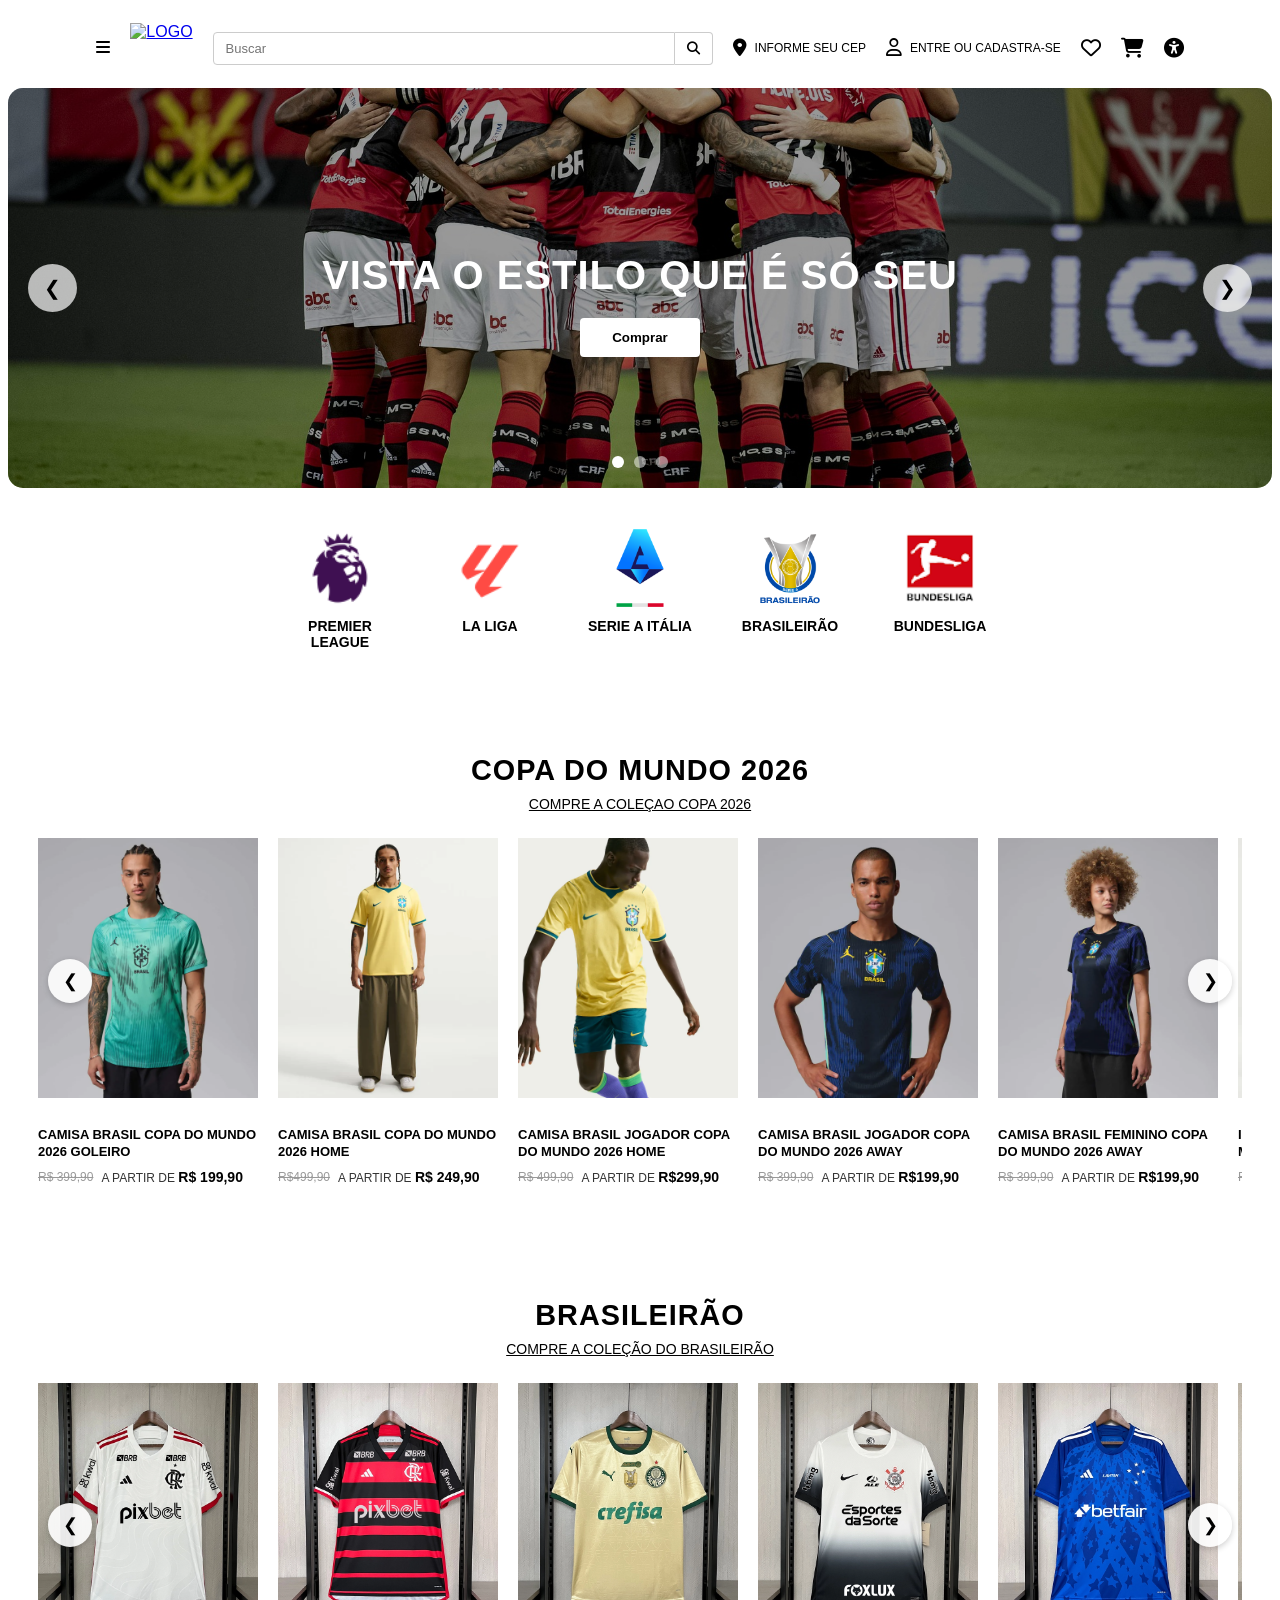
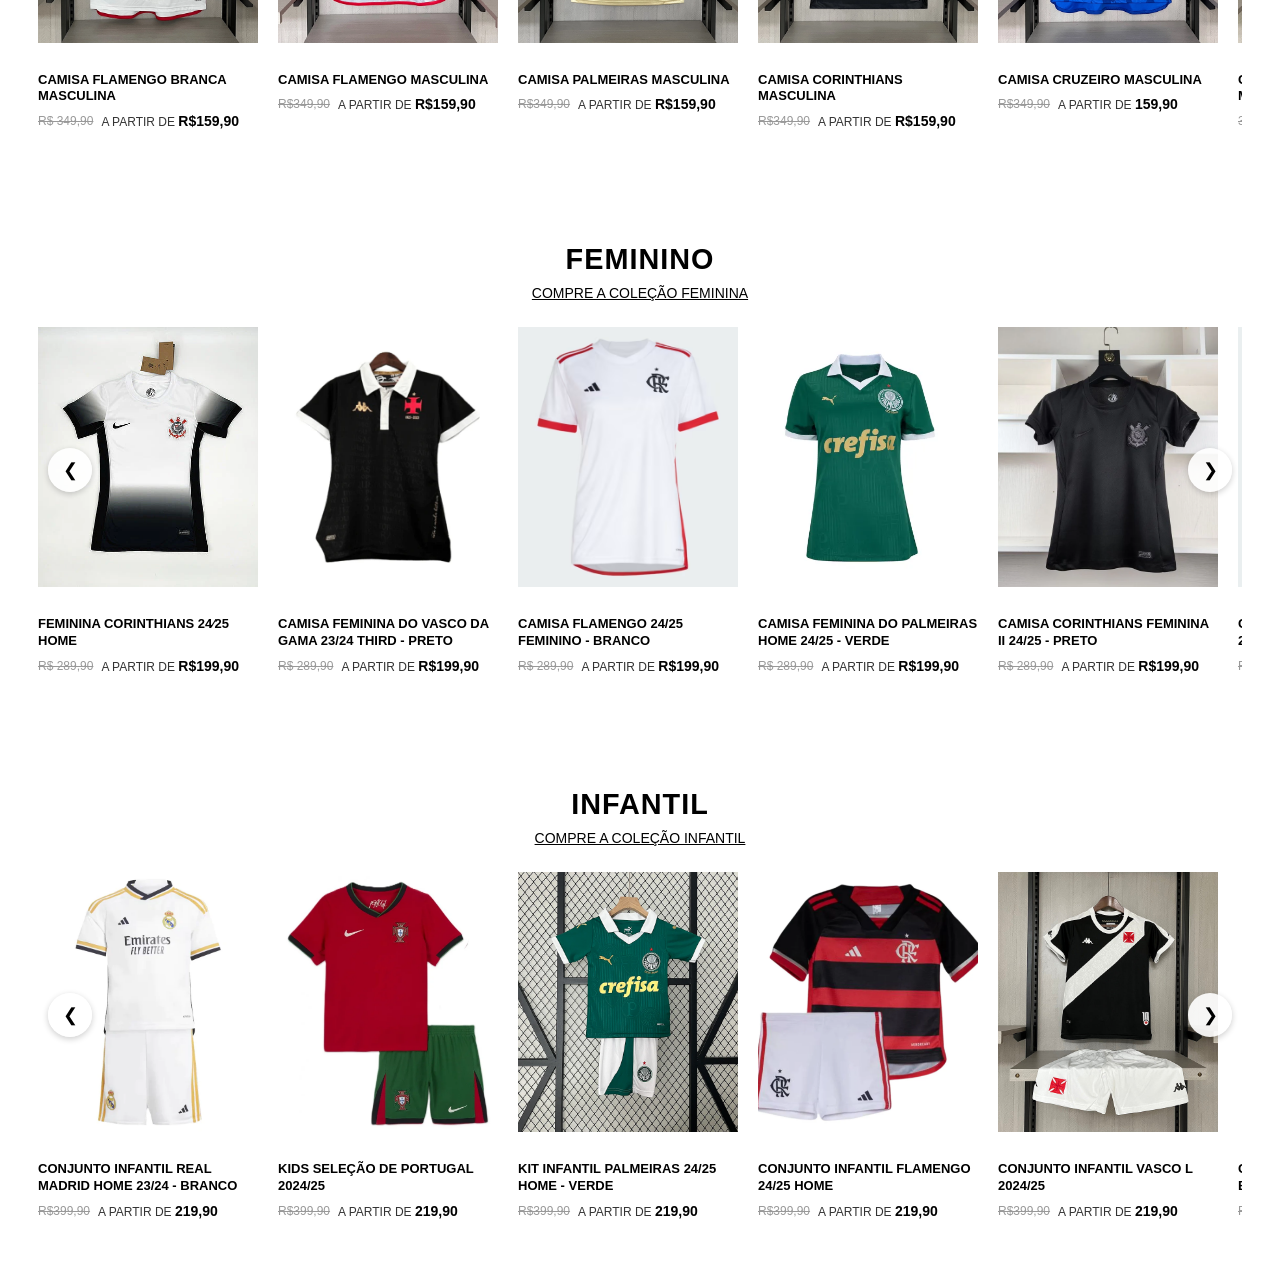
==== index.html @ 295395dc "ajustei responsividade mobile" ====
<!DOCTYPE html>
<html lang="pt-br">
<head>
    <meta charset="UTF-8">
    <meta name="viewport" content="width=device-width, initial-scale=1.0">
    <title>J8Outlet</title>
    <link rel="icon" href="fotos/android-chrome-512x512.png" type="image/png">
    <link rel="preconnect" href="https://fonts.googleapis.com">
    <link rel="preconnect" href="https://fonts.gstatic.com" crossorigin">
    <link hrel="https://fonts.googleapis.com/css2?family=Bebas+Neue&family=Inter:wght@400;500;600;700&display=swap" rel="stylesheet">
    <link rel="stylesheet" href="style.css">
    <link rel="stylesheet" href="https://cdnjs.cloudflare.com/ajax/libs/font-awesome/6.5.1/css/all.min.css">
</head>
<body>
    <header class="cabecalho">
        <div class="menu">
            <i class="fa-solid fa-bars" style="color: rgb(0, 0, 0);"></i>
        </div>

        <div class="logo">
            <a href="index.html">
                <img src="https://cdn.offstoreimages.me/compressed/a9ca6ca704ed7659ea2e482198a7759c.webp" alt="Logo">
            </a>
        </div>

        <div class="busca">
            <input type="text" name="q" placeholder="Buscar">
             <button type="submit"> 
                <i class="fa-solid fa-magnifying-glass" style="color: rgb(0, 0, 0);"></i>
            </button>
        </div>

        <div class="cep">
            <i class="fa-solid fa-location-dot" style="color: rgb(0, 0, 0);"></i>
            <span>Informe seu CEP</span>
        </div>

        <div class="conta">
            <i class="fa-regular fa-user" style="color: rgb(0, 0, 0);"></i>
            <span>
                Entre ou cadastra-se
            </span>
        </div>

        <div class="icones">
            <i class="fa-regular fa-heart" style="color: rgb(0, 0, 0);">    
            </i>
        
            <i class="fa-solid fa-cart-shopping" style="color: rgb(0, 0, 0);"></i>

            <i class="fa-solid fa-universal-access" style="color: rgb(0, 0, 0);"></i>
        </div>
    </header>

        <section class="banner">
            <div class="slide active">
                <img class="banner-img" src="fotos/banner-2.jpg" alt="Vista o estilo que é só seu">
                <div class="banner-overlay">
                    <h1>VISTA O ESTILO QUE É SÓ SEU</h1>
                    <button class="btn-comprar">Comprar</button>
                </div>
            </div>
             
            <div class="slide">
                <img class="banner-img" src="fotos/banner-selecaobr.webp" alt="Seleção Brasileira">
                <div class="banner-overlay">
                    <h1>SELEÇÃO BRASILEIRA</h1>
                    <p>PAIXÃO QUE UNE GERAÇÕES</p>
                    <button class="btn-comprar">Comprar</button>
                </div>
            </div>

            <div class="slide">
                <img class="banner-img" src="fotos/banner-selecoes.webp" alt="Seleções - Copa do Mundo">
                <div class="banner-overlay">
                    <h1>CAMISAS SELEÇÕES</h1>
                    <p>OFERTAS IMPERDIVEÍS</p>
                    <button class="btn-comprar">Comprar</button>
                </div>
            </div>

            <button class="slide-seta anterior" onclick="mudarSlide(-1)">&#10094;</button>
            <button class="slide-seta proxima" onclick="mudarSlide (1)">&#10095;</button>

            <div class="slide-bolinhas">
                <span class="bolinha ativa" onclick="irParaSlide(0)"></span>
                <span class="bolinha" onclick="irParaSlide(1)"></span>
                <span class="bolinha" onclick="irParaSlide(2)"></span>
            </div>
        </section>

        <section class="categorias">
            <div class="categorias-grid">
                <a href="#" class="categoria-item">
                <img src="fotos/premier-png.png" alt="Premier League">
                <span>Premier League </span>
                </a>

                <a href="#" class="categoria-item">
                    <img src="fotos/laliga-png.png" alt="La Liga">
                    <span>La Liga</span>
                </a>

                <a href="#" class="categoria-item">
                    <img src="fotos/italia-png.png" alt="Serie A Italia">
                    <span>Serie A Itália</span>
                </a>

                <a href="#" class="categoria-item">
                    <img src="fotos/brasileirao-png.png" alt="Brasileirão">
                    <span>Brasileirão</span>
                </a>

                <a href="#" class="categoria-item">
                    <img src="fotos/bundesliga-png.png" alt="Bundesliga">
                    <span>Bundesliga</span>
                </a>
            </div>
        </section>

        <section class="vitrine">
            <div class="vitrine-header">
                <h2 class="vitrine-titulo">COPA DO MUNDO 2026</h2>
                <a href="#" class="vitrine-link"> Compre a coleçao Copa 2026</a>
            </div>

            <div class="vitrine-carrossel-container">
                <button class="carrossel-seta anterior" onclick="deslizar('vitrineCarrossel', -1)">&#10094;</button>

                <div class="vitrine-carrossel" id="vitrineCarrossel">

                    <div class="produto-card">
                        <img src="fotos/blusa_seleçao1.webp" alt="Camisa Brasil Copa do Mundo 2026 Goleiro">
                        <h3 class="produto-nome">Camisa Brasil Copa do Mundo 2026 Goleiro</h3>
                        <div class="produto-preco">
                            <span class="preco-de">R$ 399,90</span>
                            <span class="preco-info">A PARTIR DE <span class="preco-por">R$ 199,90</span></span>
                        </div>
                    </div>

                    <div class="produto-card">
                        <img src="fotos/blusa_selecao2.webp" alt="Camisa Brasil Copa do Mundo 2026 Home">
                        <h3 class="produto-nome">Camisa Brasil Copa do Mundo 2026 Home</h3>
                        <div class="produto-preco">
                            <span class="preco-de">R$499,90</span>
                            <span class="preco-info">A PARTIR DE <span class="preco-por">R$ 249,90</span></span>
                        </div>
                    </div>

                    <div class="produto-card">
                        <img src="fotos/camisa_selecao3.webp" alt="Camisa Brasil Jogador Copa do Mundo 2026 Home">
                        <h3 class="produto-nome">Camisa Brasil Jogador Copa do Mundo 2026 Home</h3>
                        <div class="produto-preco">
                            <span class="preco-de">R$ 499,90</span>
                            <span class="preco-info">A PARTIR DE <span class="preco-por">R$299,90</span></span>
                        </div>
                    </div>

                    <div class="produto-card">
                        <img src="fotos/camisa_selecao4.webp" alt="Camisa Brasil Jogador Copa do Mundo 2026 Away">
                        <h3 class="produto-nome">Camisa Brasil Jogador Copa do Mundo 2026 Away</h3>
                        <div class="produto-preco">
                            <span class="preco-de">R$ 399,90</span>
                            <span class="preco-info">A PARTIR DE <span class="preco-por">R$199,90</span></span>
                        </div>
                    </div>

                    <div class="produto-card">
                        <img src="fotos/camisa_selecao5.webp" alt="Camisa Brasil Feminino Copa do Mundo 2026 Away">
                        <h3 class="produto-nome">Camisa Brasil Feminino Copa do Mundo 2026 Away</h3>
                        <div class="produto-preco">
                            <span class="preco-de">R$ 399,90</span>
                            <span class="preco-info">A PARTIR DE <span class="preco-por">R$199,90</span></span>
                        </div>
                    </div>

                    <div class="produto-card">
                        <img src="fotos/blusa_infantil1.webp" alt="Infantil Brasil Copa do Mundo 2026 Home">
                        <h3 class="produto-nome">Infantil Brasil Copa do Mundo 2026 Home</h3>
                        <div class="produto-preco">
                            <span class="preco-de">R$ 399,90</span>
                            <span class="preco-info">A PARTIR DE <span class="preco-por">R$199,90</span></span>
                        </div>
                    </div>

                    <div class="produto-card">
                        <img src="fotos/camisa_infantil2.webp" alt="Infantil Brasil Copa do Mundo 2026 Goleiro">
                        <h3 class="produto-nome">Infantil Brasil Copa do Mundo 2026 Goleiro</h3>
                        <div class="produto-preco">
                            <span class="preco-de">R$ 399,90</span>
                            <span class="preco-info">A PARTIR DE <span class="preco-por">R$199,90</span></span>
                        </div>
                    </div>

                </div>

                <button class="carrossel-seta proxima" onclick="deslizar('vitrineCarrossel', 1)">&#10095;</button>

            </div>
        </section>

        <section class="vitrine">
            <div class="vitrine-header">
                <h2 class="vitrine-titulo">
                    BRASILEIRÃO
                </h2>
                <a href="#" class="vitrine-link">Compre a coleção do Brasileirão</a>
            </div>

            <div class="vitrine-carrossel-container">
                <button class="carrossel-seta anterior" onclick="deslizar('carrosselTimes', -1)">&#10094;</button>

                <div class="vitrine-carrossel" id="carrosselTimes">

                    <div class="produto-card">
                        <img src="fotos/flabarnca-masc.webp" alt="CAMISA FLAMENGO BRANCA MASCULINA">
                        <h3 class="produto-nome">CAMISA FLAMENGO BRANCA MASCULINA</h3>
                        <div class="produto-preco">
                            <span class="preco-de">R$ 349,90</span>
                            <span class="preco-info">A PARTIR DE 
                                <span class="preco-por">
                                    R$159,90
                            </span>
                        </span>
                        </div>
                    </div>

                    <div class="produto-card">
                        <img src="fotos/flavermelha-masc.webp" alt="CAMISA FLAMENGO MASCULINA">
                        <h3 class="produto-nome">
                            CAMISA FLAMENGO MASCULINA
                        </h3>
                        <div class="produto-preco">
                            <span class="preco-de">
                                R$349,90
                            </span>
                            <span class="preco-info">
                                A PARTIR DE 
                                <span class="preco-por">
                                    R$159,90
                                </span>
                            </span>
                        </div>
                    </div>

                    <div class="produto-card">
                        <img src="fotos/palmeiras-masc.webp" alt="CAMISA PALMEIRAS MASCULINA">
                        <h3 class="produto-nome">
                            CAMISA PALMEIRAS MASCULINA
                        </h3>
                        <div class="produto-preco">
                            <span class="preco-de">R$349,90</span>
                            <span class="preco-info">
                                A PARTIR DE
                                 <span class="preco-por">
                                    R$159,90
                                </span>
                            </span>
                        </div>
                    </div>

                    <div class="produto-card">
                        <img src="fotos/corint-masc.webp" alt="CAMISA CORINTHIANS MASCULINA">
                        <h3 class="produto-nome">CAMISA CORINTHIANS MASCULINA</h3>
                        <div class="produto-preco">
                            <span class="preco-de">R$349,90</span>
                            <span class="preco-info">A PARTIR DE 
                                <span class="preco-por">
                                    R$159,90
                            </span>
                        </span>
                        </div>
                    </div>

                    <div class="produto-card">
                        <img src="fotos/cruzeiro-masc.webp" alt="CAMISA CRUZEIRO MASCULINA">
                        <h3 class="produto-nome">CAMISA CRUZEIRO MASCULINA
                            
                        </h3>
                        <div class="produto-preco">
                            <span class="preco-de">R$349,90</span>
                            <span class="preco-info">
                            A PARTIR DE
                             <span class="preco-por">
                                159,90
                            </span> 
                        </span>
                        </div>
                     </div>

                     <div class="produto-card">
                        <img src="fotos/cam-masc.webp" alt="CAMISA ATLÉTICO MINEIRO MASCULINA">
                        <h3 class="produto-nome">
                            CAMISA ATLÉTICO MINEIRO MASCULINA
                        </h3>
                        <div class="produto-preco">
                            <span class="preco-de">349,90</span>
                            <span class="preco-info">
                                A PARTIR DE <span class="preco-por">159,90</span>
                            </span>
                        </div>
                     </div>

                     <div class="produto-card">
                        <img src="fotos/flu-masc.webp" alt="CAMISA FLUMINENSE MASCULINA">
                        <h3 class="produto-nome">CAMISA FLUMINENSE MASCULINA</h3>
                        <div class="produto-preco">
                            <span class="preco-de">$349,90</span>
                            <span class="preco-info">A PARTIR DE <span class="preco-por">R$159,90</span></span>
                        </div>
                     </div>

                     <div class="produto-card">
                        <img src="fotos/sp-masc.webp" alt="CAMISA SÃO PAULO MASCULINA">
                        <h3 class="produto-nome">CAMISA SÃO PAULO MASCULINA</h3>
                        <div class="produto-preco">
                            <span class="preco-de">R$349,90</span>
                            <span class="preco-info">A PARTIR DE <span class="preco-por">R$159,90</span></span>
                        </div>
                     </div>

                     <div class="produto-card">
                        <img src="fotos/vasco-masc.webp" alt="CAMISA VASCO MASCULINA">
                        <h3 class="produto-nome">CAMISA VASCO MASCULINA</h3>
                        <div class="produto-preco">
                            <span class="preco-de">R$349,90</span>
                            <span class="preco-info">A PARTIR DE <span class="preco-por">R$159,90</span></span>
                        </div>
                     </div>

                     <div class="produto-card">
                        <img src="fotos/bahia-masc.webp" alt="CAMISA BAHIA MASCULINA ">
                        <h3 class="produto-nome">CAMISA BAHIA MASCULINA</h3>
                        <div class="produto-preco">
                            <span class="preco-de">R$349,90</span>
                            <span class="preco-info">A PARTIR DE <span class="preco-por">R$159,90</span></span>
                        </div>
                     </div>

                     <div class="produto-card">
                        <img src="fotos/bragantino-masc.webp" alt="CAMISA BRAGANTINO MASCULINA ">
                        <h3 class="produto-nome">CAMISA BRAGANTINO MASCULINA</h3>
                        <div class="produto-preco">
                            <span class="preco-de">R$349,90</span>
                            <span class="preco-info">A PARTIR DE <span class="preco-por">R$159,90</span></span>
                        </div>
                     </div>

                     <div class="produto-card">
                        <img src="fotos/fortaleza-masc.webp" alt="CAMISA FORTALEZA MASCULINA ">
                        <h3 class="produto-nome"> CAMISA FORTALEZA MASCULINA</h3>
                        <div class="produto-preco">
                            <span class="preco-de">R$349,90</span>
                            <span class="preco-info">A PARTIR DE <span class="preco-por">R$159,90</span></span>
                        </div>
                     </div>

                                          <div class="produto-card">
                        <img src="fotos/cuiaba-masc.webp" alt="CAMISA CUIABÁ MASCULINA ">
                        <h3 class="produto-nome"> CAMISA CUIABÁ MASCULINA</h3>
                        <div class="produto-preco">
                            <span class="preco-de">R$349,90</span>
                            <span class="preco-info">A PARTIR DE <span class="preco-por">R$159,90</span></span>
                        </div>
                     </div>

                      <div class="produto-card">
                        <img src="fotos/santos-masc.webp" alt="CAMISA SANTOS MASCULINA">
                        <h3 class="produto-nome"> CAMISA SANTOS MASCULINA</h3>
                        <div class="produto-preco">
                            <span class="preco-de">R$349,90</span>
                            <span class="preco-info">A PARTIR DE <span class="preco-por">R$159,90</span></span>
                        </div>
                     </div>

                </div>
                <button class="carrossel-seta proxima" onclick="deslizar('carrosselTimes', 1)">&#10095;</button>
            </div>

        </section>

        <section class="vitrine">
            <div class="vitrine-header">
                <h2 class="vitrine-titulo">FEMININO</h2>
                <a href="#" class="vitrine-link">Compre a coleção feminina</a>
            </div>

             <div class="vitrine-carrossel-container">
                <button class="carrossel-seta anterior" onclick="deslizar('carrosselFeminino', -1)">&#10094;</button>

                <div class="vitrine-carrossel"              id="carrosselFeminino">

                    <div class="produto-card">
                        <img src="fotos/corint-fem.webp" alt="Feminina Corinthians 24∕25 Home">
                        <h3 class="produto-nome">Feminina Corinthians 24∕25 Home</h3>
                        <div class="produto-preco">
                            <span class="preco-de">R$ 289,90</span>
                            <span class="preco-info">A PARTIR DE 
                                <span class="preco-por">
                                    R$199,90
                            </span>
                        </span>
                        </div>
                    </div>

                    <div class="produto-card">
                        <img src="fotos/vasco-fem.webp" alt="Camisa Feminina do Vasco da Gama 23/24 Third - Preto">
                        <h3 class="produto-nome">Camisa Feminina do Vasco da Gama 23/24 Third - Preto</h3>
                        <div class="produto-preco">
                            <span class="preco-de">R$ 289,90</span>
                            <span class="preco-info">A PARTIR DE 
                                <span class="preco-por">
                                    R$199,90
                            </span>
                        </span>
                        </div>
                    </div>

                     <div class="produto-card">
                        <img src="fotos/flam-fem.avif" alt="Camisa Flamengo 24/25 Feminino - Branco">
                        <h3 class="produto-nome">Camisa Flamengo 24/25 Feminino - Branco</h3>
                        <div class="produto-preco">
                            <span class="preco-de">R$ 289,90</span>
                            <span class="preco-info">A PARTIR DE 
                                <span class="preco-por">
                                    R$199,90
                            </span>
                        </span>
                        </div>
                    </div>

                    <div class="produto-card">
                        <img src="fotos/palmeiras-fem.webp" alt="Camisa Feminina do Palmeiras Home 24/25 - Verde">
                        <h3 class="produto-nome">Camisa Feminina do Palmeiras Home 24/25 - Verde</h3>
                        <div class="produto-preco">
                            <span class="preco-de">R$ 289,90</span>
                            <span class="preco-info">A PARTIR DE 
                                <span class="preco-por">
                                    R$199,90
                            </span>
                        </span>
                        </div>
                    </div>

                    <div class="produto-card">
                        <img src="fotos/conrin-fem-preta.webp" alt="Camisa Corinthians Feminina II 24/25 - Preto">
                        <h3 class="produto-nome">Camisa Corinthians Feminina II 24/25 - Preto</h3>
                        <div class="produto-preco">
                            <span class="preco-de">R$ 289,90</span>
                            <span class="preco-info">A PARTIR DE 
                                <span class="preco-por">
                                    R$199,90
                            </span>
                        </span>
                        </div>
                    </div>

                     <div class="produto-card">
                        <img src="fotos/fla-fem-preta.webp" alt="Camisa Feminina Flamengo III 23/24 Adidas - Preto">
                        <h3 class="produto-nome">Camisa Feminina Flamengo III 23/24 Adidas - Preto</h3>
                        <div class="produto-preco">
                            <span class="preco-de">R$ 289,90</span>
                            <span class="preco-info">A PARTIR DE 
                                <span class="preco-por">
                                    R$199,90
                            </span>
                        </span>
                        </div>
                    </div>

                    <div class="produto-card">
                        <img src="fotos/fla-fem-vermelha.webp" alt="Camisa Feminino Flamengo 25/26 Home">
                        <h3 class="produto-nome">Camisa Feminino Flamengo 25/26 Home</h3>
                        <div class="produto-preco">
                            <span class="preco-de">R$ 289,90</span>
                            <span class="preco-info">A PARTIR DE 
                                <span class="preco-por">
                                    R$199,90
                            </span>
                        </span>
                        </div>
                    </div>

                    <div class="produto-card">
                        <img src="fotos/fla-fem-away.webp" alt="Camisa Feminina Flamengo Away II 24/25 - Branco">
                        <h3 class="produto-nome">Camisa Feminina Flamengo Away II 24/25 - Branco</h3>
                        <div class="produto-preco">
                            <span class="preco-de">R$ 289,90</span>
                            <span class="preco-info">A PARTIR DE 
                                <span class="preco-por">
                                    R$199,90
                            </span>
                        </span>
                        </div>
                    </div>

                    <div class="produto-card">
                        <img src="fotos/palmeiras-fem-branca.webp" alt="Camisa Feminina do Palmeiras Away 24/25 - Branca">
                        <h3 class="produto-nome">Camisa Feminina do Palmeiras Away 24/25 - Branca</h3>
                        <div class="produto-preco">
                            <span class="preco-de">R$ 289,90</span>
                            <span class="preco-info">A PARTIR DE 
                                <span class="preco-por">
                                    R$199,90
                            </span>
                        </span>
                        </div>
                    </div>

                    <div class="produto-card">
                        <img src="fotos/realmadrid-fem.webp" alt="Camisa 23∕24 Real Madrid l - Feminino">
                        <h3 class="produto-nome">Camisa 23∕24 Real Madrid l - Feminino</h3>
                        <div class="produto-preco">
                            <span class="preco-de">R$ 289,90</span>
                            <span class="preco-info">A PARTIR DE 
                                <span class="preco-por">
                                    R$199,90
                            </span>
                        </span>
                        </div>
                    </div>

                    <div class="produto-card">
                        <img src="fotos/cruzeiro-fem.webp" alt="Feminina Cruzeiro 24∕25 Home">
                        <h3 class="produto-nome">Feminina Cruzeiro 24∕25 Home</h3>
                        <div class="produto-preco">
                            <span class="preco-de">R$ 289,90</span>
                            <span class="preco-info">A PARTIR DE 
                                <span class="preco-por">
                                    R$199,90
                            </span>
                        </span>
                        </div>
                    </div>

                    <div class="produto-card">
                        <img src="fotos/botafogo-fem.webp" alt="Feminina Botafogo 24∕25 Home">
                        <h3 class="produto-nome">Feminina Botafogo 24∕25 Home</h3>
                        <div class="produto-preco">
                            <span class="preco-de">R$ 289,90</span>
                            <span class="preco-info">A PARTIR DE 
                                <span class="preco-por">
                                    R$199,90
                            </span>
                        </span>
                        </div>
                    </div>

                    <div class="produto-card">
                        <img src="fotos/barcelona-fem.webp" alt="Feminina Barcelona 24∕25 Home">
                        <h3 class="produto-nome">Feminina Barcelona 24∕25 Home</h3>
                        <div class="produto-preco">
                            <span class="preco-de">R$ 289,90</span>
                            <span class="preco-info">A PARTIR DE 
                                <span class="preco-por">
                                    R$199,90
                            </span>
                        </span>
                        </div>
                    </div>

                    <div class="produto-card">
                        <img src="fotos/br-branca-fem.webp" alt="Camisa Brasil Feminino 19/20 Branco">
                        <h3 class="produto-nome">Camisa Brasil Feminino 19/20 Branco</h3>
                        <div class="produto-preco">
                            <span class="preco-de">R$ 289,90</span>
                            <span class="preco-info">A PARTIR DE 
                                <span class="preco-por">
                                    R$199,90
                            </span>
                        </span>
                        </div>
                    </div>

                </div>
                <button class="carrossel-seta proxima" onclick="deslizar('carrosselFeminino', 1)">&#10095;</button>
            </div>
        </section>

        <section class="vitrine">
            <div class="vitrine-header">
                <h2 class="vitrine-titulo">INFANTIL</h2>
                <a href="#" class="vitrine-link">Compre a coleção Infantil</a>
            </div>

            <div class="vitrine-carrossel-container">
                <button class="carrossel-seta anterior" onclick="deslizar('carrosselInfantil', -1)">&#10094;</button>
                <div class="vitrine-carrossel" id="carrosselInfantil">

                    <div class="produto-card">
                        <img src="fotos/conjuntorealmadrid-infantil.webp" alt="Conjunto Infantil Real Madrid Home 23/24 - Branco">
                        <h3 class="produto-nome">Conjunto Infantil Real Madrid Home 23/24 - Branco</h3>
                        <div class="produto-preco">
                            <span class="preco-de">R$399,90</span>
                            <span class="preco-info">A PARTIR DE <span class="preco-por">219,90</span></span>
                        </div>
                    </div>

                    <div class="produto-card">
                        <img src="fotos/KitinfantilISelecaodePortugal.webp" alt="KIDS SELEÇÃO DE PORTUGAL 2024/25">
                        <h3 class="produto-nome">KIDS SELEÇÃO DE PORTUGAL 2024/25</h3>
                        <div class="produto-preco">
                            <span class="preco-de">R$399,90</span>
                            <span class="preco-info">A PARTIR DE <span class="preco-por">219,90</span></span>
                        </div>
                    </div>

                    <div class="produto-card">
                        <img src="fotos/kitpalmeiras-infantil.webp" alt="KIT INFANTIL PALMEIRAS 24/25 HOME - VERDE">
                        <h3 class="produto-nome">KIT INFANTIL PALMEIRAS 24/25 HOME - VERDE</h3>
                        <div class="produto-preco">
                            <span class="preco-de">R$399,90</span>
                            <span class="preco-info">A PARTIR DE <span class="preco-por">219,90</span></span>
                        </div>
                    </div>

                    <div class="produto-card">
                        <img src="fotos/kitflamengo-infantil.webp" alt="Conjunto Infantil Flamengo 24/25 Home">
                        <h3 class="produto-nome">Conjunto Infantil Flamengo 24/25 Home</h3>
                        <div class="produto-preco">
                            <span class="preco-de">R$399,90</span>
                            <span class="preco-info">A PARTIR DE <span class="preco-por">219,90</span></span>
                        </div>
                    </div>

                    <div class="produto-card">
                        <img src="fotos/kitvasco-infantil.jpg" alt="Conjunto Infantil Vasco L 2024/25">
                        <h3 class="produto-nome">Conjunto Infantil Vasco L 2024/25</h3>
                        <div class="produto-preco">
                            <span class="preco-de">R$399,90</span>
                            <span class="preco-info">A PARTIR DE <span class="preco-por">219,90</span></span>
                        </div>
                    </div>

                    <div class="produto-card">
                        <img src="fotos/brasil-kids.webp" alt="Conjunto Infantil Seleção Brasil l 24/25">
                        <h3 class="produto-nome">Conjunto Infantil Seleção Brasil l 24/25</h3>
                        <div class="produto-preco">
                            <span class="preco-de">R$399,90</span>
                            <span class="preco-info">A PARTIR DE <span class="preco-por">219,90</span></span>
                        </div>
                    </div>

                    <div class="produto-card">
                        <img src="fotos/kitbarcelona-infantil.webp" alt="Conjunto Infantil Barcelona Third 23/24 - Azul">
                        <h3 class="produto-nome">Conjunto Infantil Barcelona Third 23/24 - Azul</h3>
                        <div class="produto-preco">
                            <span class="preco-de">R$399,90</span>
                            <span class="preco-info">A PARTIR DE <span class="preco-por">219,90</span></span>
                        </div>
                    </div>


                     <div class="produto-card">
                        <img src="fotos/kitrealmadridpreta-infatil.webp" alt="Kit Infantil Real Madrid ll 2023/24">
                        <h3 class="produto-nome">Kit Infantil Real Madrid ll 2023/24</h3>
                        <div class="produto-preco">
                            <span class="preco-de">R$399,90</span>
                            <span class="preco-info">A PARTIR DE <span class="preco-por">219,90</span></span>
                        </div>
                    </div>

                    <div class="produto-card">
                        <img src="fotos/kitbarcelonapreta-infantil.webp" alt="Kids Barcelona ll 2024∕25">
                        <h3 class="produto-nome">Kids Barcelona ll 2024∕25</h3>
                        <div class="produto-preco">
                            <span class="preco-de">R$399,90</span>
                            <span class="preco-info">A PARTIR DE <span class="preco-por">219,90</span></span>
                        </div>
                    </div>

                </div>

                <button class="carrossel-seta proxima" onclick="deslizar('carrosselInfantil',1)">&#10095;</button>
            </div>
        </section>
    
    <script src="script.js"></script>
</body>
</html>
---- style.css ----
.cabecalho{
    display: flex;
    align-items: center;
    justify-content: center;
    padding: 15px 30px;
    gap: 20px;
    max-width: 1300px;
    margin: 0 auto;
    flex-wrap: nowrap;
}

.menu {
    cursor: pointer;
}

.logo {
    height: 50px;
    width: auto;

}

.logo img{
    height: 40px;
}

.header{
    display: flex;
    align-items: center;
    justify-content: space-between;
}


.busca {
    display: flex;
    flex: 1;
    max-width: 500px;
}

.busca input {
    flex: 1;
    padding: 8px 12px;
    border: 1px solid #ccc;
    border-radius: 4px 0 0 4px;
    font-size: 13px;
}

.busca button {
    border: 1px solid #ccc;
    border-left: none;
    border-radius: 0 4px 4px 0 ;
    background: #fff;
    cursor: pointer;
    padding: 0 12px;
}

.icones {
    display: flex;
    gap: 20px;
    font-size: 16px;
   
}

.icones i {
    display: flex;
    gap: 20px;
    font-size: 20px;
}

.icones i {
    cursor: pointer;
}

.cep, .conta {
    display: flex;
    align-items: center;
    gap: 8px;
    font-size: 12px;
    cursor: pointer;
    white-space: nowrap;
}

.cep i, .conta i {
    font-size: 18px;
}

.banner {
    position: relative;
    width: 100%;
    overflow: hidden;
    border-radius: 15px 15px 15px 15px ;
}

.slide {
    display: none;
}

.slide.active {
    display: block;
}

.slide-seta {
    position: absolute;
    top: 50%;
    transform: translateY(-50%);
    background: rgba(255, 255, 255, 0.7);
    border: none;
    font-size: 20px;
    padding: 12px 16px;
    cursor: pointer;
    border-radius: 50%;
    z-index: 2;
}

.slide-seta.anterior {
    left: 20px;
}

.slide-seta.proxima {
    right: 20px;
}

.slide-seta:hover {
    background: rgba(255, 255, 255, 0.9);
}

.slide-bolinhas {
    position: absolute;
    bottom: 20px;
    left: 50%;
    transform: translateX(-50%);
    display: flex;
    gap: 10px;
    z-index: 2;
}

.bolinha {
    width: 12px;
    height: 12px;
    border-radius: 50%;
    background: rgba(255, 255, 255, 0.5);
    cursor: pointer;
}

.bolinha.ativa {
    background: #fff;
}

.banner-img {
    width: 100%;
    height: 400px;
    object-fit: cover;
    display: block;
}

.banner-overlay {
    position: absolute;
    top: 0;
    left: 0;
    width: 100%;
    height: 100%;
    background: rgba(0, 0, 0, 0.4);
    display: flex;
    flex-direction: column;
    justify-content: center ;
    align-items: center;
    text-align: center;
    color: #fff;
}

body {
    font-family: 'Inter', sans-serif;
    text-transform: uppercase;
}

.banner-overlay h1 {
    font-family: 'Bebas Neue', sans-serif;
    letter-spacing: 1px;
    font-size: 2.5rem;
    max-width: 700px;
    margin-bottom: 20px;
}

.categorias-titulo,
.vitrine-titulo {
    font-family: 'Bebas Neue', sans-serif;
    letter-spacing: 1px;
}

.btn-comprar {
    padding: 12px 32px;
    background: #fff;
    color: black;
    border: none;
    border-radius: 4px;
    font-weight: bold;
    cursor: pointer;
}

.btn-comprar:hover {
    background: #eee;
}

.categorias {
    padding: 40px 30px;
    max-width: 1300px;
    margin: 0 auto;
    text-align: center;
}

.categorias-titulo {
    font-size: 1.8rem;
    margin-bottom: 30px;
}

.categorias-grid {
    display: flex;
    justify-content: center;
    flex-wrap: wrap;
    gap: 30px;
}

.categoria-item {
    display: flex;
    flex-direction: column;
    align-items: center;
    gap: 10px;
    text-decoration: none;
    color: #000;
    width: 120px;
}

.categoria-item img {
    width: 80px;
    height: 80px;
    object-fit: contain;
    transition: transform 0.2s;
}

.categoria-item:hover img {
    transform: scale(1.1);
}

.categoria-item span {
    font-size: 14px;
    font-weight: bold;
    text-align: center;
}

.vitrine{
    padding: 40px 30px;
    max-width: 1300px;
    margin: 0 auto;
}

.vitrine-header {
    text-align: center;
    margin-bottom: 25px;
}

.vitrine-titulo {
    font-size: 1.8rem;
    margin-bottom: 8px;
}

.vitrine-link {
    font-size: 14px;
    text-decoration: underline;
    color: #000;
}

.vitrine-carrossel-container {
    position: relative;
}

.vitrine-carrossel {
    display: flex;
    gap: 20px;
    overflow-x: auto;
    scroll-behavior: smooth;
    scroll-snap-type: mandatory;
    padding-bottom: 10px;
}

.vitrine-carrossel::-webkit-scrollbar {
    display: none;
}

.produto-card {
    flex: 0 0 auto;
    width: 220px;
    scroll-snap-align: start;
}

.produto-card img {
    width: 100%;
    height: 260px;
    object-fit: cover;
    margin-bottom: 12px;
}

.produto-nome {
    font-size: 13px;
    font-weight: bold;
    margin-bottom: 8px;
    line-height: 1.3;
}

.produto-preco {
    display: flex;
    align-items: center;
    gap: 8px;
    flex-wrap: wrap;
    font-size: 12px;
}

.preco-de {
    color: #999;
    text-decoration: line-through;
}

.preco-info {
    color: #333;
}

.preco-por {
    font-weight: bold;
    font-size: 14px;
    color: #000;
}

.carrossel-seta {
    position: absolute;
    top: 40%;
    transform: translateY(-50%);
    background: rgba(255, 255, 255, 0.9);
    border: none;
    width: 44px;
    height: 44px;
    border-radius: 50%;
    font-size: 18px;
    cursor: pointer;
    z-index: 2;
    box-shadow: 0 2px 6px rgba(0, 0, 0, 0.2);
}

.carrossel-seta.anterior {
    left: 10px;
}

.carrossel-seta.proxima {
    right: 10px;
}

@media (max-width: 768px){
    .cep , .conta {
        gap: 0;
    }
    .cep span,
    .conta span {
        display: none;
    }
     .icones i.fa-universal-access {
        display: none;
     }
     .icones i.fa-heart {
        display: none;
     }
     .conta i.fa-user {
        display: none;
     }
     .cabecalho {
        gap: 10px;
        padding: 8px 6px;
     }
     .busca {
        flex: none;
        max-width: 150px;
        min-width: 0;
     }
     .busca input {
        min-width: 0;
     }
     .categorias-grid {
        gap: 20px;
     }
     .categoria-item {
        width: 90px;
     }
     .categoria-item img {
        width: 60px;
        height: 60px;
     }
     .banner-img {
        height: 220px;
     }
     .banner-overlay h1 {
        font-size: 1.5rem;
        max-width: 90%;
     }
     .banner-overlay p {
        font-size: 12px;
     }
     .btn-comprar {
        padding: 8px 20px;
        font-size: 14px;
     }
     .categorias-titulo,
     .vitrine-titulo {
        font-size: 1.3rem;
     }
     .vitrine {
        padding: 20px 15px;
     }
     .categorias {
        padding: 20px 15px;
     }
     .produto-card {
        width: 140px;
     }
     .produto-card img {
        height: 170px;
     }
     .produto-nome {
        font-size: 11px;
     }
     .carrossel-seta {
        width: 32px;
        height: 32px;
        font-size: 14px;
     }
 }
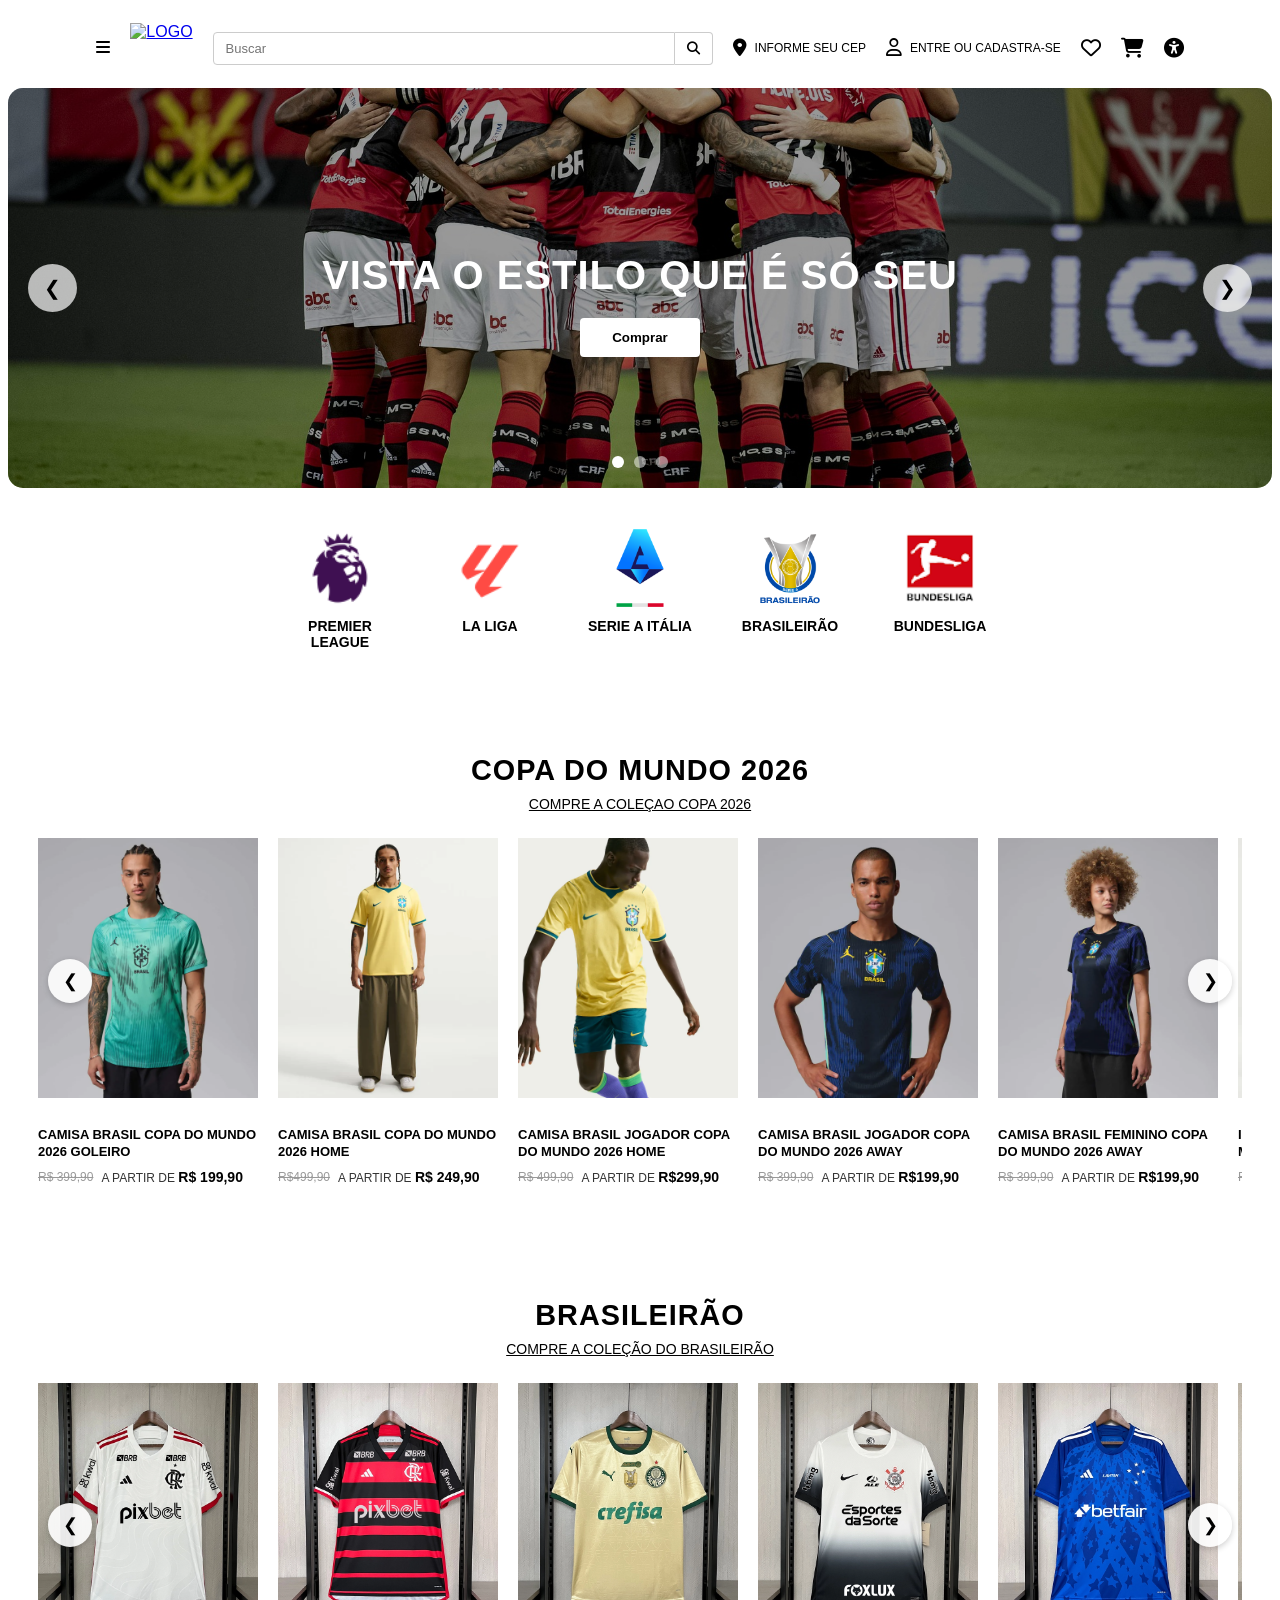
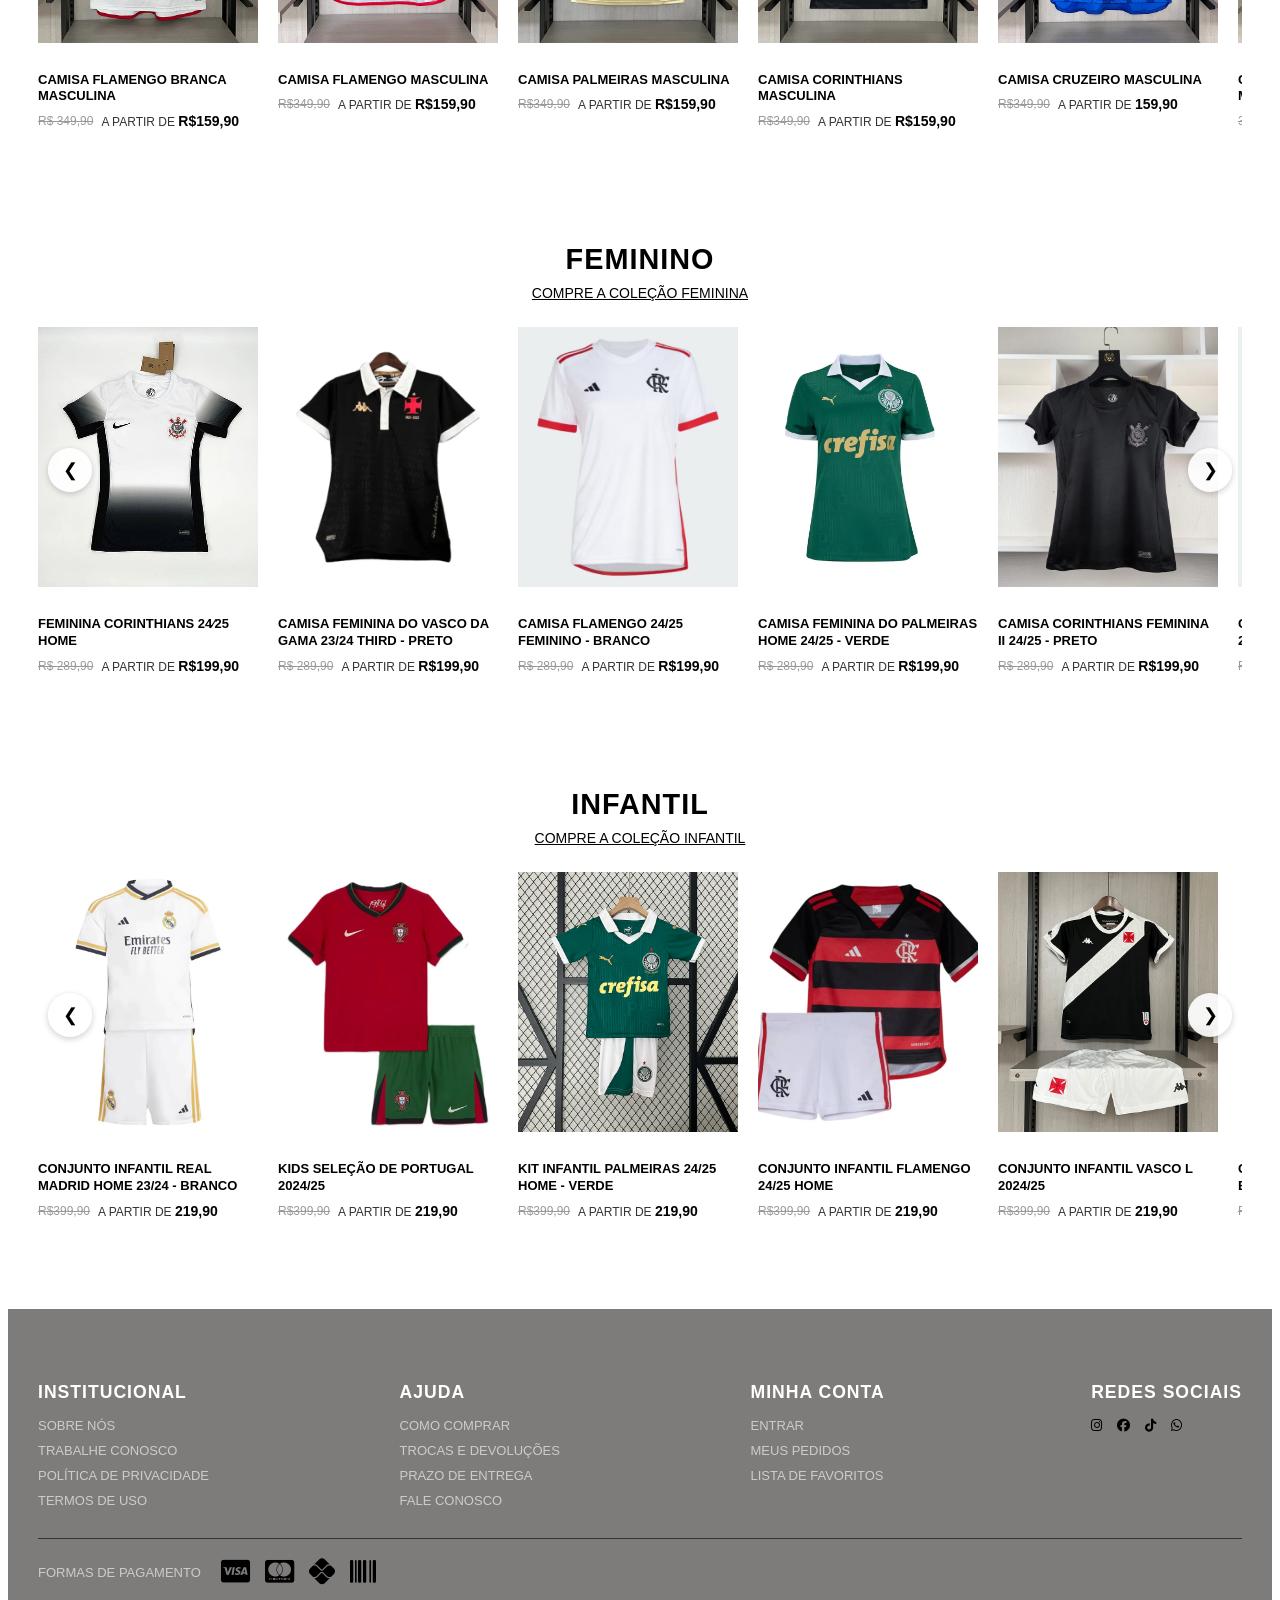
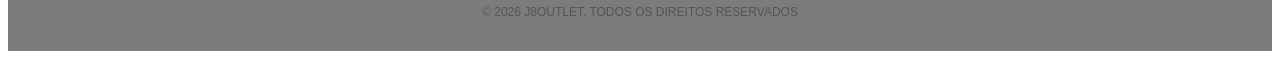
==== commit 30e27d83: "Fiz o rodapé" ====
--- a/index.html
+++ b/index.html
@@ -674,6 +674,58 @@
                 <button class="carrossel-seta proxima" onclick="deslizar('carrosselInfantil',1)">&#10095;</button>
             </div>
         </section>
+
+        <footer class="rodape">
+            <div class="rodape-colunas">
+
+                <div class="rodape-coluna">
+                    <h4>Institucional</h4>
+                    <a href="#">Sobre nós</a>
+                    <a href="#">Trabalhe conosco</a>
+                    <a href="#">Política de Privacidade</a>
+                    <a href="#">Termos de uso</a>
+                </div>
+
+                <div class="rodape-coluna">
+                    <h4>Ajuda</h4>
+                    <a href="#">Como Comprar</a>
+                    <a href="#">Trocas e Devoluções</a>
+                    <a href="#">Prazo de entrega</a>
+                    <a href="#">Fale conosco</a>
+                </div>
+
+                <div class="rodape-coluna">
+                    <h4>Minha conta</h4>
+                    <a href="#">Entrar</a>
+                    <a href="#">Meus pedidos</a>
+                    <a href="#">Lista de favoritos</a>
+                </div>
+
+                <div class="rodape-coluna">
+                    <h4>Redes sociais</h4>
+                    <div class="rodape-redes">
+                        <a href="#"><i class="fa-brands fa-instagram" style="color: rgb(0, 0, 0);"></i></a>
+                        <a href="#"><i class="fa-brands fa-facebook" style="color: rgb(0, 0, 0);"></i></a>
+                        <a href="#"><i class="fa-brands fa-tiktok" style="color: rgb(0, 0, 0);"></i></a>
+                        <a href="#"><i class="fa-brands fa-whatsapp" style="color: rgb(0, 0, 0);"></i></a>
+                    </div>
+                </div>
+            </div>
+
+            <div class="rodape-pagamento">
+                <span>Formas de pagamento</span>
+                <div class="rodape-pagamento-icones">
+                    <i class="fa-brands fa-cc-visa" style="color: rgb(0, 0, 0);"></i>
+                    <i class="fa-brands fa-cc-mastercard" style="color: rgb(0, 0, 0);"></i>
+                    <i class="fa-brands fa-pix" style="color: rgb(0, 0, 0);"></i>
+                    <i class="fa-solid fa-barcode" style="color: rgb(0, 0, 0);"></i>
+                </div>
+            </div>
+
+            <div class="rodape-copyright">
+                <p>&copy; 2026 J8Outlet. Todos os direitos reservados</p>
+            </div>
+        </footer>
     
     <script src="script.js"></script>
 </body>
--- a/style.css
+++ b/style.css
@@ -351,6 +351,86 @@
     right: 10px;
 }
 
+.rodape {
+    background: #7e7b7b;
+    color: #fff;
+    padding: 50px 30px 20px;
+    margin-top: 40px;
+}
+
+.rodape-colunas {
+    display: flex;
+    justify-content: space-between;
+    flex-wrap: wrap;
+    gap: 30px;
+    max-width: 1300px;
+    margin: 0 auto;
+}
+
+.rodape-coluna {
+    display: flex;
+    flex-direction: column;
+    gap: 10px;
+    min-width: 150px;
+}
+
+.rodape-coluna h4 {
+    font-family: 'Bebas Neue', sans-serif;
+    letter-spacing: 1px;
+    font-size: 1.1rem;
+    margin-bottom: 5px;
+}
+
+.rodape-coluna a {
+    color: #ccc;
+    text-decoration: none;
+    font-size: 13px;
+}
+
+.rodape-coluna a:hover {
+    color: #fff;
+    text-decoration: underline;
+}
+
+.rodape-redes {
+    display: flex;
+    gap: 15px;
+    font-size: 22px;
+}
+
+.rodape-redes a {
+    color: #fff;
+}
+
+.rodape-pagamento {
+    max-width: 1300px;
+    margin: 30px auto 0;
+    padding-top: 20px;
+    border-top: 1px solid #333;
+    display: flex;
+    align-items: center;
+    gap: 20px;
+    flex-wrap: wrap;
+}
+
+.rodape-pagamento span {
+    font-size: 13px;
+    color: #ccc;
+}
+
+.rodape-pagamento-icones {
+    display: flex;
+    gap: 15px;
+    font-size: 26px;
+}
+
+.rodape-copyright {
+    text-align: center;
+    margin-top: 20px;
+    font-size: 12px;
+    color: #555454;
+}
+
 @media (max-width: 768px){
     .cep , .conta {
         gap: 0;
@@ -428,6 +508,13 @@
         height: 32px;
         font-size: 14px;
      }
+     .rodape-colunas {
+        flex-direction: column;
+        gap: 25px;
+     }
+     .rodape {
+        padding: 30px 20px 15px;
+     }
  }
 
 
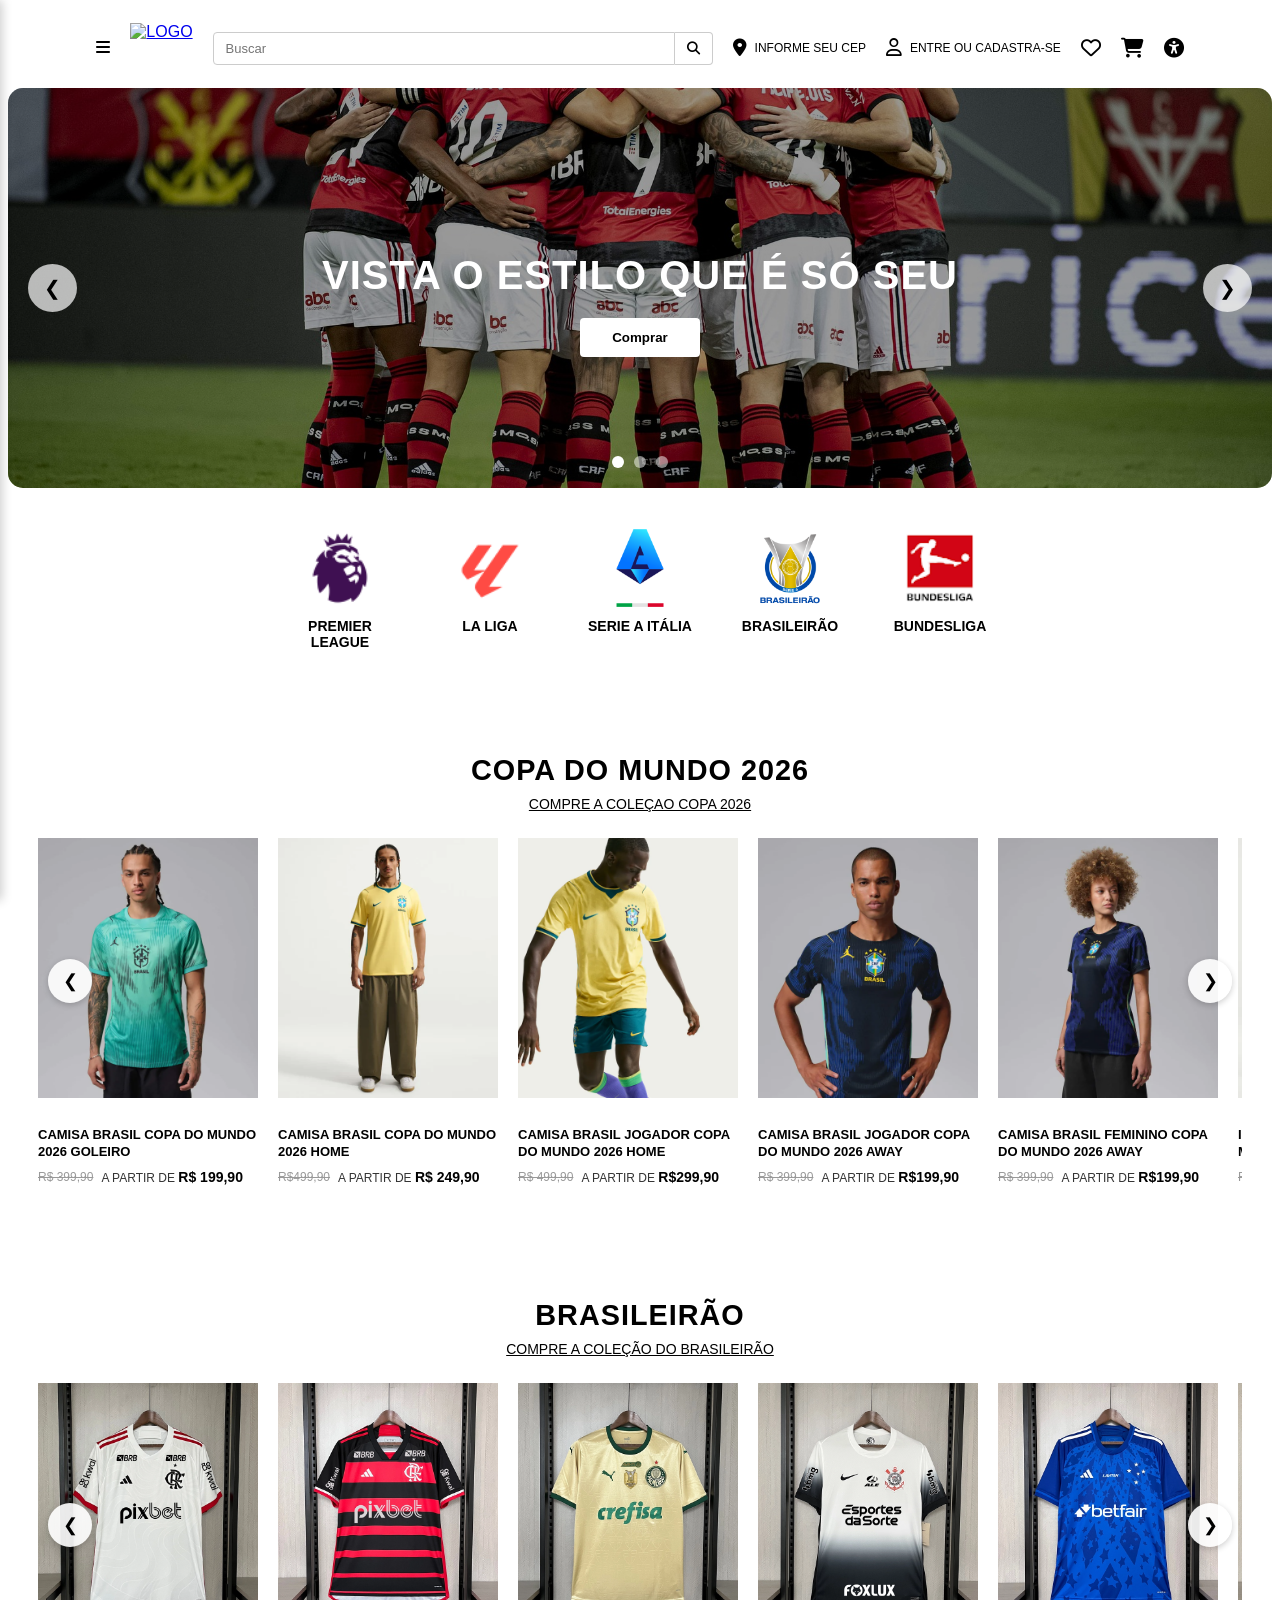
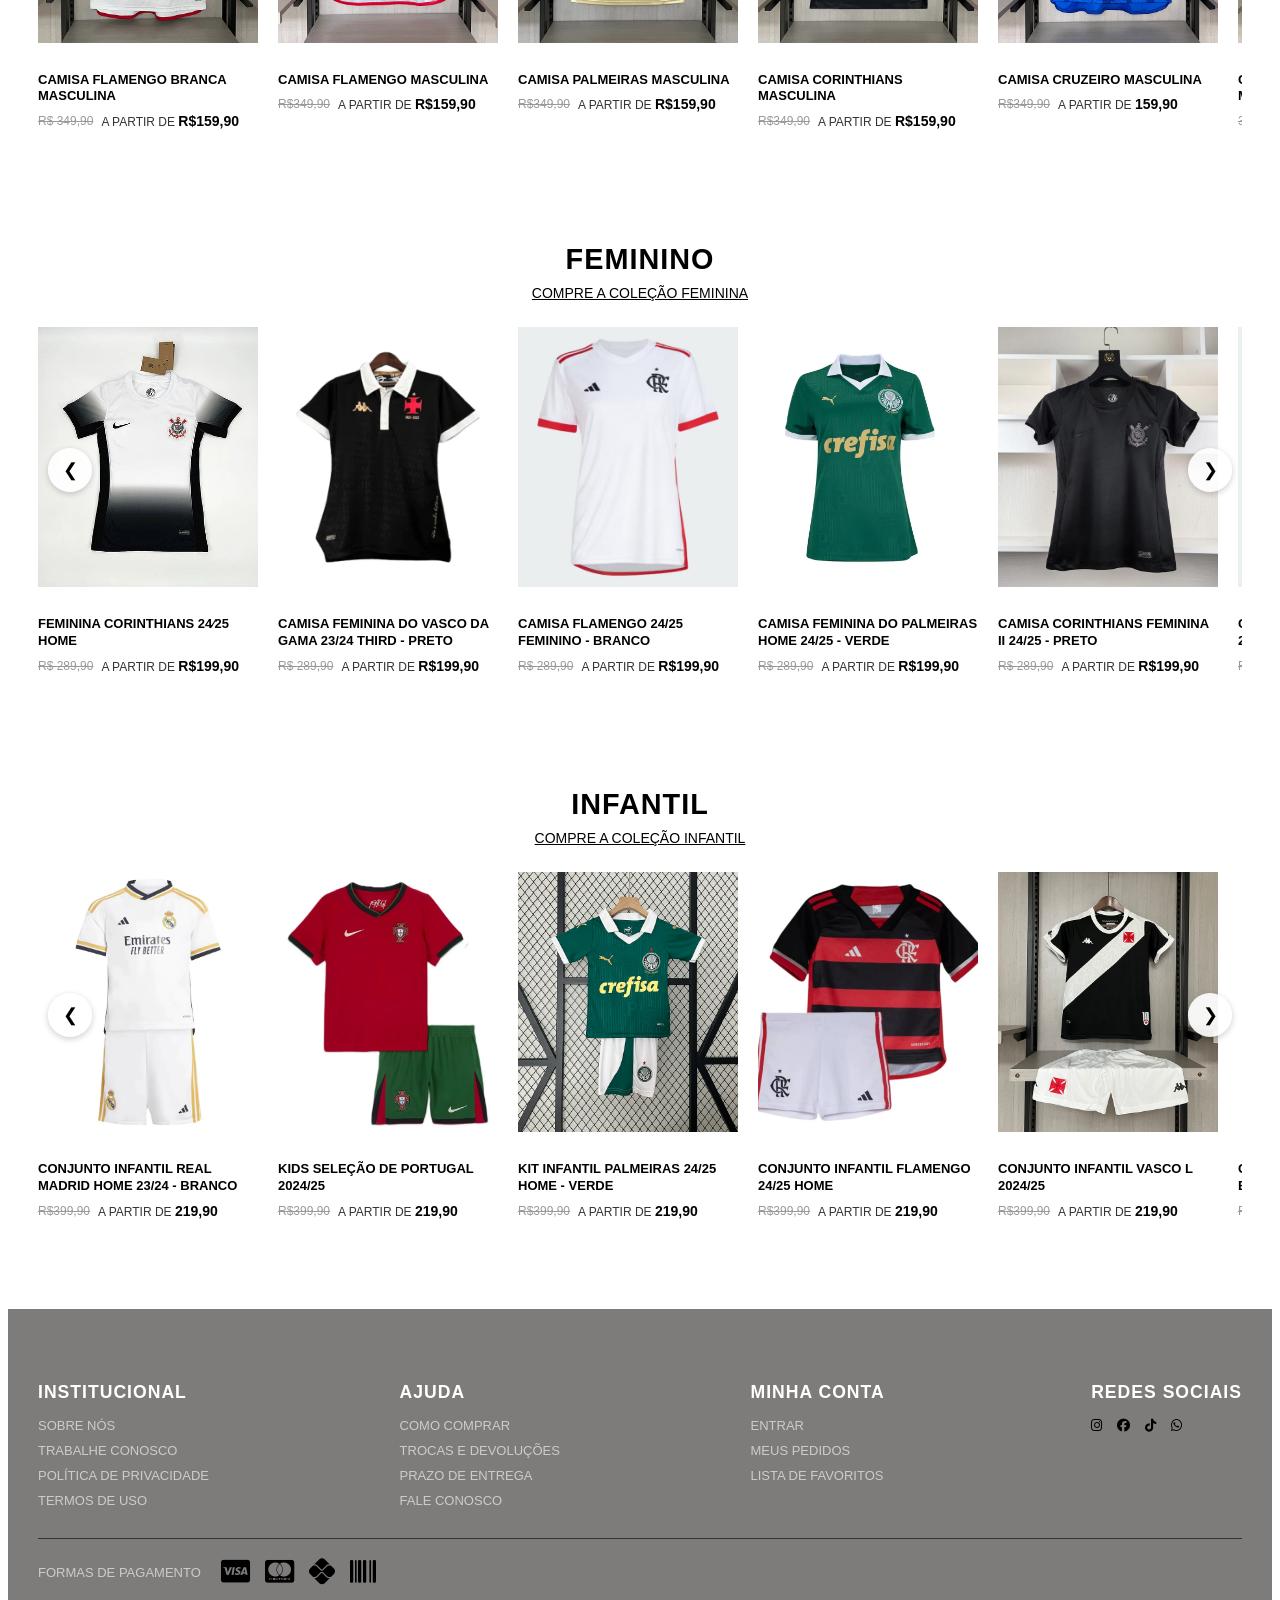
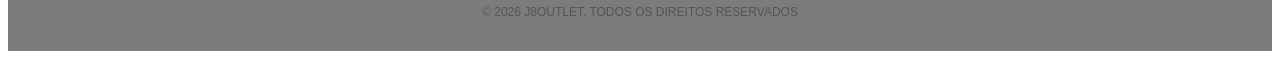
==== commit db5ef6fe: "melhorando a barra do menu" ====
--- a/index.html
+++ b/index.html
@@ -13,7 +13,7 @@
 </head>
 <body>
     <header class="cabecalho">
-        <div class="menu">
+        <div class="menu" onclick="abrirMenu()">
             <i class="fa-solid fa-bars" style="color: rgb(0, 0, 0);"></i>
         </div>
 
@@ -51,6 +51,20 @@
             <i class="fa-solid fa-universal-access" style="color: rgb(0, 0, 0);"></i>
         </div>
     </header>
+
+    <div class="menu-overlay" id="menuOverlay" onclick="fecharMenu()"></div>
+
+    <nav class="menu-lateral" id="menuLateral">
+        <div class="menu-lateral-topo">
+            <span>Categorias</span>
+            <i class="fa-solid fa-xmark" onclick="fecharMenu()"></i>
+        </div>
+        <a href="#">Premier League</a>
+        <a href="#">La Liga</a>
+        <a href="#">Serie A Italia</a>
+        <a href="#">Brasileirão</a>
+        <a href="#">Bundesliga</a>
+    </nav>
 
         <section class="banner">
             <div class="slide active">
--- a/style.css
+++ b/style.css
@@ -289,6 +289,7 @@
     flex: 0 0 auto;
     width: 220px;
     scroll-snap-align: start;
+    overflow: hidden;
 }
 
 .produto-card img {
@@ -296,6 +297,11 @@
     height: 260px;
     object-fit: cover;
     margin-bottom: 12px;
+    transition: transform 0.3s ease;
+}
+
+.produto-card:hover img {
+    transform: scale(1.1);
 }
 
 .produto-nome {
@@ -431,6 +437,69 @@
     color: #555454;
 }
 
+.menu-lateral {
+    position: fixed;
+    top: 0;
+    left: -280px;
+    width: 280px;
+    height: 100%;
+    background: #fff;
+    box-shadow: 2px 0 10px rgba(0, 0, 0, 0.2);
+    z-index: 100;
+    transition: left 0.3s ease;
+    display: flex;
+    flex-direction: column;
+    padding: 20px;
+    box-sizing: border-box;
+}
+
+.menu-lateral.aberto {
+    left: 0;
+}
+
+.menu-lateral-topo {
+    display: flex;
+    justify-content: space-between;
+    align-items: center;
+    font-weight: bold;
+    font-size: 16px;
+    margin-bottom: 20px;
+    padding-bottom: 15px;
+    border-bottom: 1px solid #eee;
+}
+
+.menu-lateral-topo i {
+    cursor: pointer;
+    font-size: 20px;
+}
+
+.menu-lateral a {
+    text-decoration: none;
+    color: #000;
+    padding: 12px 0;
+    font-size: 14px;
+    border-bottom: 1px solid #f0f0f0;
+}
+
+.menu-lateral a:hover {
+    color: #666;
+}
+
+.menu-overlay {
+    display: none;
+    position: fixed;
+    top: 0;
+    left: 0;
+    width: 100%;
+    height: 100%;
+    background: rgba(0, 0, 0, 0.5);
+    z-index: 99;
+}
+
+.menu-overlay.ativo {
+    display: block;
+}
+
 @media (max-width: 768px){
     .cep , .conta {
         gap: 0;
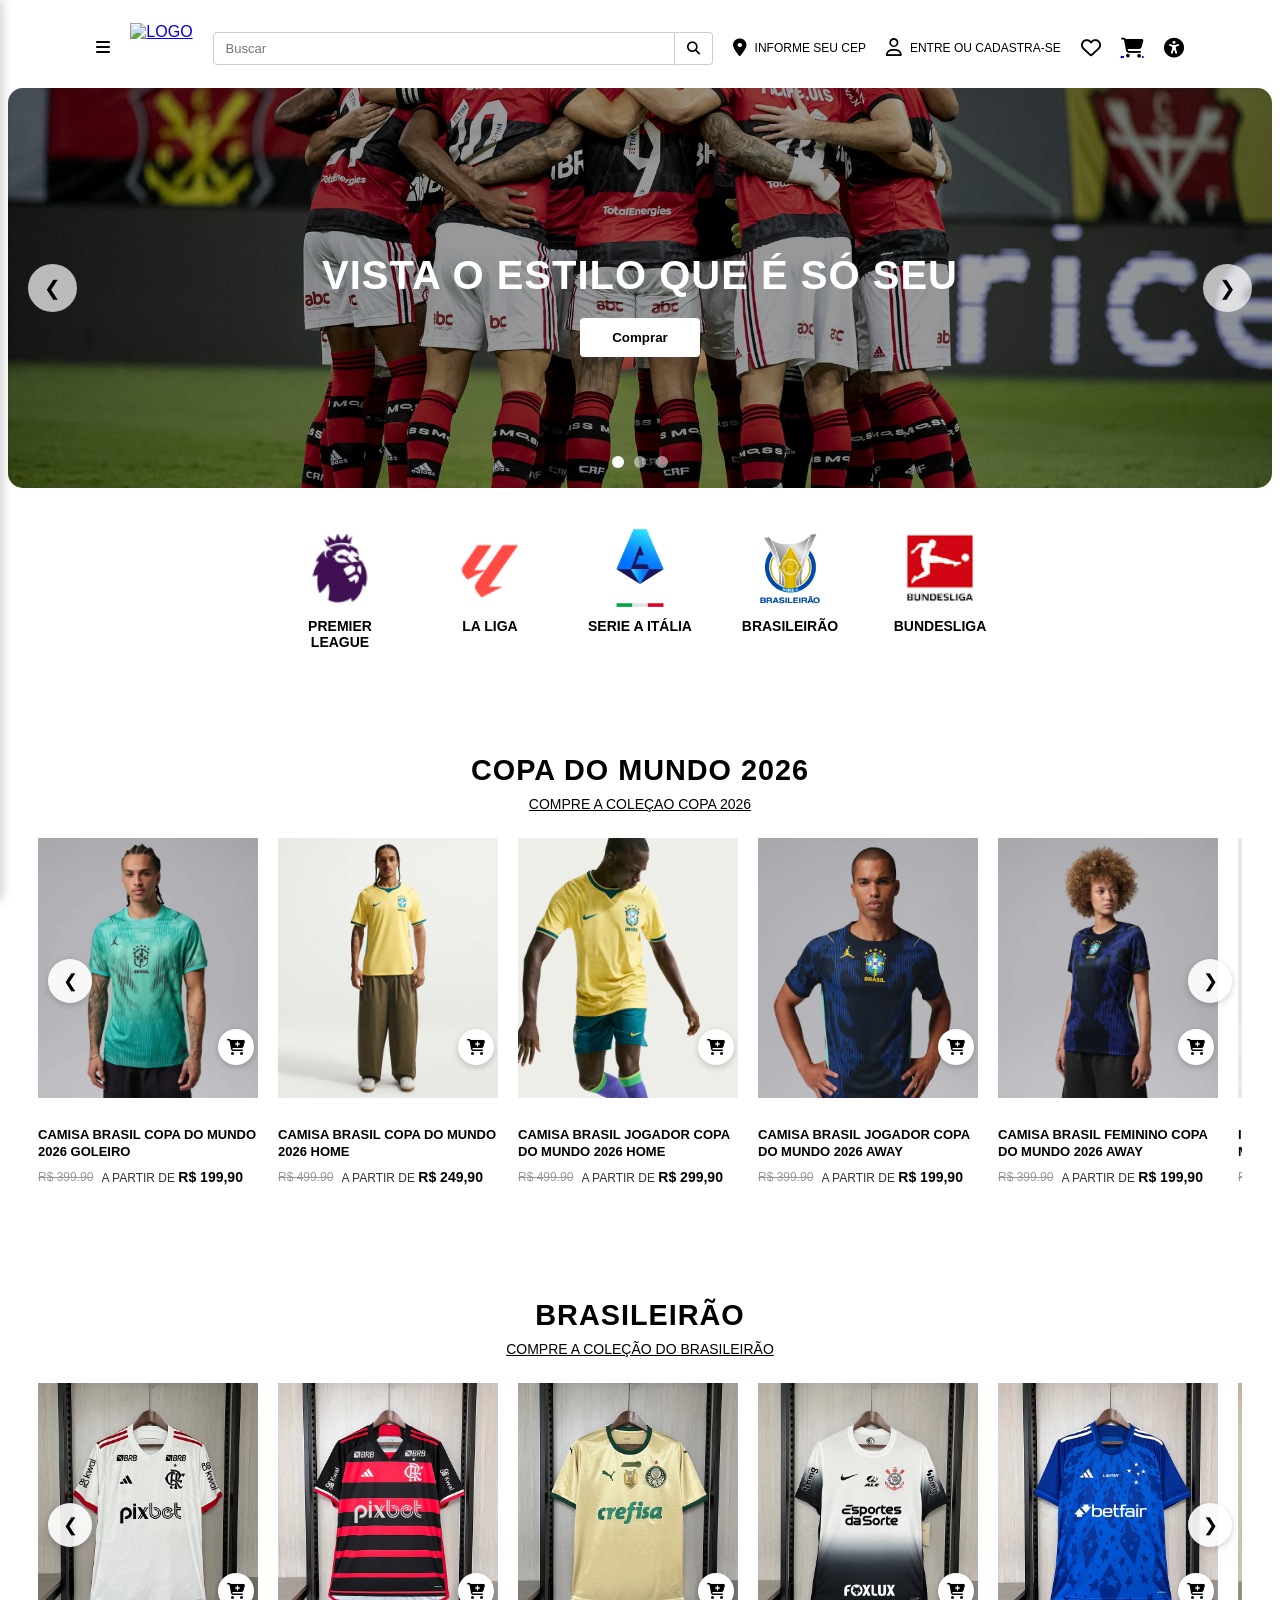
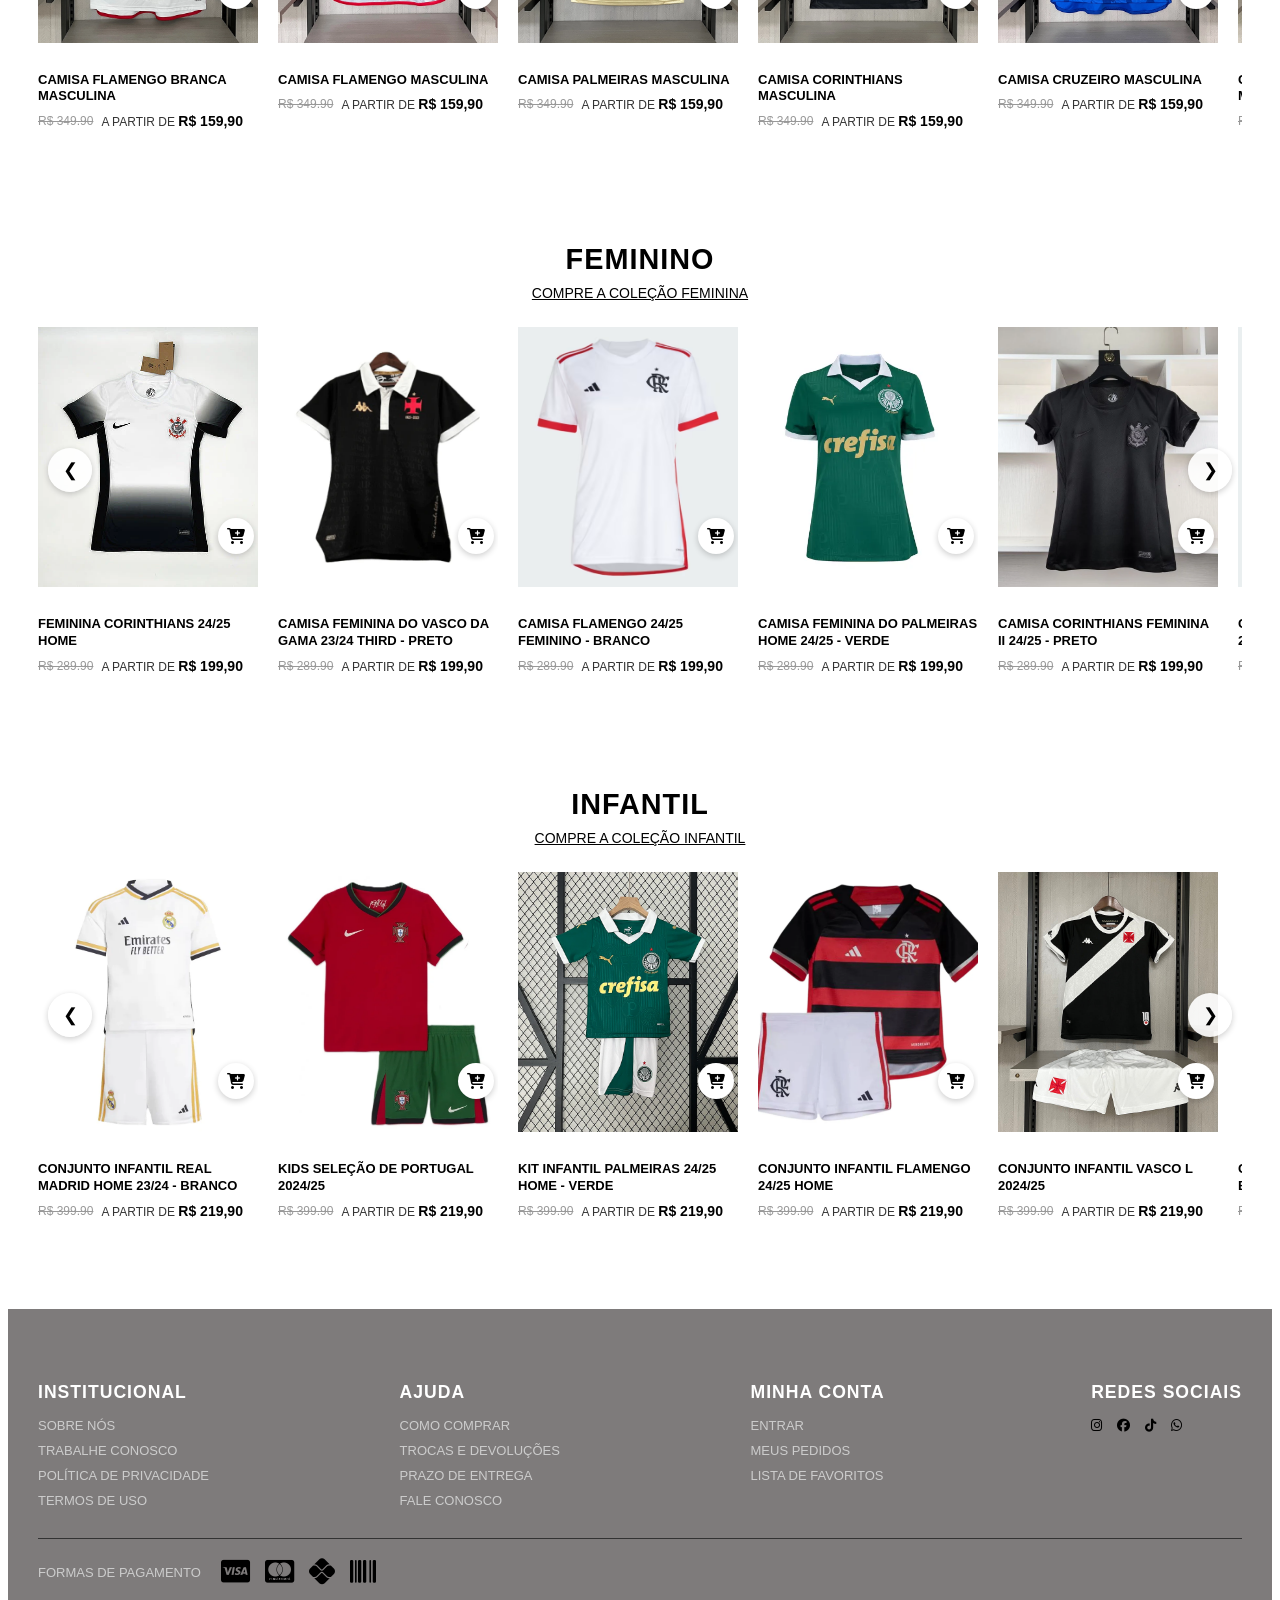
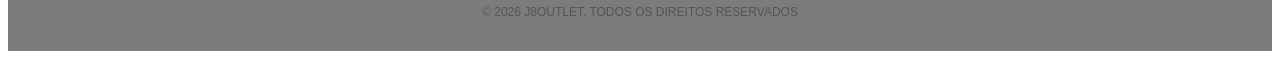
==== commit 71098baf: "fFiz a pagina do carrinho" ====
--- a/index.html
+++ b/index.html
@@ -23,12 +23,13 @@
             </a>
         </div>
 
-        <div class="busca">
-            <input type="text" name="q" placeholder="Buscar">
-             <button type="submit"> 
-                <i class="fa-solid fa-magnifying-glass" style="color: rgb(0, 0, 0);"></i>
-            </button>
-        </div>
+         <form class="busca">
+                <input type="text" name="q" id="input-busca" placeholder="Buscar">
+                 <button type="submit">
+                    <i class="fa-solid fa-magnifying-glass" style="color: rgb(0, 0, 0);"></i>
+                </button>
+         </form>
+        
 
         <div class="cep">
             <i class="fa-solid fa-location-dot" style="color: rgb(0, 0, 0);"></i>
@@ -45,8 +46,10 @@
         <div class="icones">
             <i class="fa-regular fa-heart" style="color: rgb(0, 0, 0);">    
             </i>
-        
-            <i class="fa-solid fa-cart-shopping" style="color: rgb(0, 0, 0);"></i>
+        <a href="carrinho.html">
+            
+                <i class="fa-solid fa-cart-shopping" style="color: rgb(0, 0, 0);"></i>
+        </a>
 
             <i class="fa-solid fa-universal-access" style="color: rgb(0, 0, 0);"></i>
         </div>
@@ -64,6 +67,12 @@
         <a href="#">Serie A Italia</a>
         <a href="#">Brasileirão</a>
         <a href="#">Bundesliga</a>
+        <a href="#">Seleções</a>
+        <a href="#">Masculino</a>
+        <a href="#">Feminino</a>
+        <a href="#">Infantil</a>
+        <a href="#">Chuteiras</a>
+        <a href="#">Shorts</a>
     </nav>
 
         <section class="banner">
@@ -143,69 +152,7 @@
 
                 <div class="vitrine-carrossel" id="vitrineCarrossel">
 
-                    <div class="produto-card">
-                        <img src="fotos/blusa_seleçao1.webp" alt="Camisa Brasil Copa do Mundo 2026 Goleiro">
-                        <h3 class="produto-nome">Camisa Brasil Copa do Mundo 2026 Goleiro</h3>
-                        <div class="produto-preco">
-                            <span class="preco-de">R$ 399,90</span>
-                            <span class="preco-info">A PARTIR DE <span class="preco-por">R$ 199,90</span></span>
-                        </div>
-                    </div>
-
-                    <div class="produto-card">
-                        <img src="fotos/blusa_selecao2.webp" alt="Camisa Brasil Copa do Mundo 2026 Home">
-                        <h3 class="produto-nome">Camisa Brasil Copa do Mundo 2026 Home</h3>
-                        <div class="produto-preco">
-                            <span class="preco-de">R$499,90</span>
-                            <span class="preco-info">A PARTIR DE <span class="preco-por">R$ 249,90</span></span>
-                        </div>
-                    </div>
-
-                    <div class="produto-card">
-                        <img src="fotos/camisa_selecao3.webp" alt="Camisa Brasil Jogador Copa do Mundo 2026 Home">
-                        <h3 class="produto-nome">Camisa Brasil Jogador Copa do Mundo 2026 Home</h3>
-                        <div class="produto-preco">
-                            <span class="preco-de">R$ 499,90</span>
-                            <span class="preco-info">A PARTIR DE <span class="preco-por">R$299,90</span></span>
-                        </div>
-                    </div>
-
-                    <div class="produto-card">
-                        <img src="fotos/camisa_selecao4.webp" alt="Camisa Brasil Jogador Copa do Mundo 2026 Away">
-                        <h3 class="produto-nome">Camisa Brasil Jogador Copa do Mundo 2026 Away</h3>
-                        <div class="produto-preco">
-                            <span class="preco-de">R$ 399,90</span>
-                            <span class="preco-info">A PARTIR DE <span class="preco-por">R$199,90</span></span>
-                        </div>
-                    </div>
-
-                    <div class="produto-card">
-                        <img src="fotos/camisa_selecao5.webp" alt="Camisa Brasil Feminino Copa do Mundo 2026 Away">
-                        <h3 class="produto-nome">Camisa Brasil Feminino Copa do Mundo 2026 Away</h3>
-                        <div class="produto-preco">
-                            <span class="preco-de">R$ 399,90</span>
-                            <span class="preco-info">A PARTIR DE <span class="preco-por">R$199,90</span></span>
-                        </div>
-                    </div>
-
-                    <div class="produto-card">
-                        <img src="fotos/blusa_infantil1.webp" alt="Infantil Brasil Copa do Mundo 2026 Home">
-                        <h3 class="produto-nome">Infantil Brasil Copa do Mundo 2026 Home</h3>
-                        <div class="produto-preco">
-                            <span class="preco-de">R$ 399,90</span>
-                            <span class="preco-info">A PARTIR DE <span class="preco-por">R$199,90</span></span>
-                        </div>
-                    </div>
-
-                    <div class="produto-card">
-                        <img src="fotos/camisa_infantil2.webp" alt="Infantil Brasil Copa do Mundo 2026 Goleiro">
-                        <h3 class="produto-nome">Infantil Brasil Copa do Mundo 2026 Goleiro</h3>
-                        <div class="produto-preco">
-                            <span class="preco-de">R$ 399,90</span>
-                            <span class="preco-info">A PARTIR DE <span class="preco-por">R$199,90</span></span>
-                        </div>
-                    </div>
-
+                    
                 </div>
 
                 <button class="carrossel-seta proxima" onclick="deslizar('vitrineCarrossel', 1)">&#10095;</button>
@@ -226,167 +173,6 @@
 
                 <div class="vitrine-carrossel" id="carrosselTimes">
 
-                    <div class="produto-card">
-                        <img src="fotos/flabarnca-masc.webp" alt="CAMISA FLAMENGO BRANCA MASCULINA">
-                        <h3 class="produto-nome">CAMISA FLAMENGO BRANCA MASCULINA</h3>
-                        <div class="produto-preco">
-                            <span class="preco-de">R$ 349,90</span>
-                            <span class="preco-info">A PARTIR DE 
-                                <span class="preco-por">
-                                    R$159,90
-                            </span>
-                        </span>
-                        </div>
-                    </div>
-
-                    <div class="produto-card">
-                        <img src="fotos/flavermelha-masc.webp" alt="CAMISA FLAMENGO MASCULINA">
-                        <h3 class="produto-nome">
-                            CAMISA FLAMENGO MASCULINA
-                        </h3>
-                        <div class="produto-preco">
-                            <span class="preco-de">
-                                R$349,90
-                            </span>
-                            <span class="preco-info">
-                                A PARTIR DE 
-                                <span class="preco-por">
-                                    R$159,90
-                                </span>
-                            </span>
-                        </div>
-                    </div>
-
-                    <div class="produto-card">
-                        <img src="fotos/palmeiras-masc.webp" alt="CAMISA PALMEIRAS MASCULINA">
-                        <h3 class="produto-nome">
-                            CAMISA PALMEIRAS MASCULINA
-                        </h3>
-                        <div class="produto-preco">
-                            <span class="preco-de">R$349,90</span>
-                            <span class="preco-info">
-                                A PARTIR DE
-                                 <span class="preco-por">
-                                    R$159,90
-                                </span>
-                            </span>
-                        </div>
-                    </div>
-
-                    <div class="produto-card">
-                        <img src="fotos/corint-masc.webp" alt="CAMISA CORINTHIANS MASCULINA">
-                        <h3 class="produto-nome">CAMISA CORINTHIANS MASCULINA</h3>
-                        <div class="produto-preco">
-                            <span class="preco-de">R$349,90</span>
-                            <span class="preco-info">A PARTIR DE 
-                                <span class="preco-por">
-                                    R$159,90
-                            </span>
-                        </span>
-                        </div>
-                    </div>
-
-                    <div class="produto-card">
-                        <img src="fotos/cruzeiro-masc.webp" alt="CAMISA CRUZEIRO MASCULINA">
-                        <h3 class="produto-nome">CAMISA CRUZEIRO MASCULINA
-                            
-                        </h3>
-                        <div class="produto-preco">
-                            <span class="preco-de">R$349,90</span>
-                            <span class="preco-info">
-                            A PARTIR DE
-                             <span class="preco-por">
-                                159,90
-                            </span> 
-                        </span>
-                        </div>
-                     </div>
-
-                     <div class="produto-card">
-                        <img src="fotos/cam-masc.webp" alt="CAMISA ATLÉTICO MINEIRO MASCULINA">
-                        <h3 class="produto-nome">
-                            CAMISA ATLÉTICO MINEIRO MASCULINA
-                        </h3>
-                        <div class="produto-preco">
-                            <span class="preco-de">349,90</span>
-                            <span class="preco-info">
-                                A PARTIR DE <span class="preco-por">159,90</span>
-                            </span>
-                        </div>
-                     </div>
-
-                     <div class="produto-card">
-                        <img src="fotos/flu-masc.webp" alt="CAMISA FLUMINENSE MASCULINA">
-                        <h3 class="produto-nome">CAMISA FLUMINENSE MASCULINA</h3>
-                        <div class="produto-preco">
-                            <span class="preco-de">$349,90</span>
-                            <span class="preco-info">A PARTIR DE <span class="preco-por">R$159,90</span></span>
-                        </div>
-                     </div>
-
-                     <div class="produto-card">
-                        <img src="fotos/sp-masc.webp" alt="CAMISA SÃO PAULO MASCULINA">
-                        <h3 class="produto-nome">CAMISA SÃO PAULO MASCULINA</h3>
-                        <div class="produto-preco">
-                            <span class="preco-de">R$349,90</span>
-                            <span class="preco-info">A PARTIR DE <span class="preco-por">R$159,90</span></span>
-                        </div>
-                     </div>
-
-                     <div class="produto-card">
-                        <img src="fotos/vasco-masc.webp" alt="CAMISA VASCO MASCULINA">
-                        <h3 class="produto-nome">CAMISA VASCO MASCULINA</h3>
-                        <div class="produto-preco">
-                            <span class="preco-de">R$349,90</span>
-                            <span class="preco-info">A PARTIR DE <span class="preco-por">R$159,90</span></span>
-                        </div>
-                     </div>
-
-                     <div class="produto-card">
-                        <img src="fotos/bahia-masc.webp" alt="CAMISA BAHIA MASCULINA ">
-                        <h3 class="produto-nome">CAMISA BAHIA MASCULINA</h3>
-                        <div class="produto-preco">
-                            <span class="preco-de">R$349,90</span>
-                            <span class="preco-info">A PARTIR DE <span class="preco-por">R$159,90</span></span>
-                        </div>
-                     </div>
-
-                     <div class="produto-card">
-                        <img src="fotos/bragantino-masc.webp" alt="CAMISA BRAGANTINO MASCULINA ">
-                        <h3 class="produto-nome">CAMISA BRAGANTINO MASCULINA</h3>
-                        <div class="produto-preco">
-                            <span class="preco-de">R$349,90</span>
-                            <span class="preco-info">A PARTIR DE <span class="preco-por">R$159,90</span></span>
-                        </div>
-                     </div>
-
-                     <div class="produto-card">
-                        <img src="fotos/fortaleza-masc.webp" alt="CAMISA FORTALEZA MASCULINA ">
-                        <h3 class="produto-nome"> CAMISA FORTALEZA MASCULINA</h3>
-                        <div class="produto-preco">
-                            <span class="preco-de">R$349,90</span>
-                            <span class="preco-info">A PARTIR DE <span class="preco-por">R$159,90</span></span>
-                        </div>
-                     </div>
-
-                                          <div class="produto-card">
-                        <img src="fotos/cuiaba-masc.webp" alt="CAMISA CUIABÁ MASCULINA ">
-                        <h3 class="produto-nome"> CAMISA CUIABÁ MASCULINA</h3>
-                        <div class="produto-preco">
-                            <span class="preco-de">R$349,90</span>
-                            <span class="preco-info">A PARTIR DE <span class="preco-por">R$159,90</span></span>
-                        </div>
-                     </div>
-
-                      <div class="produto-card">
-                        <img src="fotos/santos-masc.webp" alt="CAMISA SANTOS MASCULINA">
-                        <h3 class="produto-nome"> CAMISA SANTOS MASCULINA</h3>
-                        <div class="produto-preco">
-                            <span class="preco-de">R$349,90</span>
-                            <span class="preco-info">A PARTIR DE <span class="preco-por">R$159,90</span></span>
-                        </div>
-                     </div>
-
                 </div>
                 <button class="carrossel-seta proxima" onclick="deslizar('carrosselTimes', 1)">&#10095;</button>
             </div>
@@ -404,188 +190,7 @@
 
                 <div class="vitrine-carrossel"              id="carrosselFeminino">
 
-                    <div class="produto-card">
-                        <img src="fotos/corint-fem.webp" alt="Feminina Corinthians 24∕25 Home">
-                        <h3 class="produto-nome">Feminina Corinthians 24∕25 Home</h3>
-                        <div class="produto-preco">
-                            <span class="preco-de">R$ 289,90</span>
-                            <span class="preco-info">A PARTIR DE 
-                                <span class="preco-por">
-                                    R$199,90
-                            </span>
-                        </span>
-                        </div>
-                    </div>
-
-                    <div class="produto-card">
-                        <img src="fotos/vasco-fem.webp" alt="Camisa Feminina do Vasco da Gama 23/24 Third - Preto">
-                        <h3 class="produto-nome">Camisa Feminina do Vasco da Gama 23/24 Third - Preto</h3>
-                        <div class="produto-preco">
-                            <span class="preco-de">R$ 289,90</span>
-                            <span class="preco-info">A PARTIR DE 
-                                <span class="preco-por">
-                                    R$199,90
-                            </span>
-                        </span>
-                        </div>
-                    </div>
-
-                     <div class="produto-card">
-                        <img src="fotos/flam-fem.avif" alt="Camisa Flamengo 24/25 Feminino - Branco">
-                        <h3 class="produto-nome">Camisa Flamengo 24/25 Feminino - Branco</h3>
-                        <div class="produto-preco">
-                            <span class="preco-de">R$ 289,90</span>
-                            <span class="preco-info">A PARTIR DE 
-                                <span class="preco-por">
-                                    R$199,90
-                            </span>
-                        </span>
-                        </div>
-                    </div>
-
-                    <div class="produto-card">
-                        <img src="fotos/palmeiras-fem.webp" alt="Camisa Feminina do Palmeiras Home 24/25 - Verde">
-                        <h3 class="produto-nome">Camisa Feminina do Palmeiras Home 24/25 - Verde</h3>
-                        <div class="produto-preco">
-                            <span class="preco-de">R$ 289,90</span>
-                            <span class="preco-info">A PARTIR DE 
-                                <span class="preco-por">
-                                    R$199,90
-                            </span>
-                        </span>
-                        </div>
-                    </div>
-
-                    <div class="produto-card">
-                        <img src="fotos/conrin-fem-preta.webp" alt="Camisa Corinthians Feminina II 24/25 - Preto">
-                        <h3 class="produto-nome">Camisa Corinthians Feminina II 24/25 - Preto</h3>
-                        <div class="produto-preco">
-                            <span class="preco-de">R$ 289,90</span>
-                            <span class="preco-info">A PARTIR DE 
-                                <span class="preco-por">
-                                    R$199,90
-                            </span>
-                        </span>
-                        </div>
-                    </div>
-
-                     <div class="produto-card">
-                        <img src="fotos/fla-fem-preta.webp" alt="Camisa Feminina Flamengo III 23/24 Adidas - Preto">
-                        <h3 class="produto-nome">Camisa Feminina Flamengo III 23/24 Adidas - Preto</h3>
-                        <div class="produto-preco">
-                            <span class="preco-de">R$ 289,90</span>
-                            <span class="preco-info">A PARTIR DE 
-                                <span class="preco-por">
-                                    R$199,90
-                            </span>
-                        </span>
-                        </div>
-                    </div>
-
-                    <div class="produto-card">
-                        <img src="fotos/fla-fem-vermelha.webp" alt="Camisa Feminino Flamengo 25/26 Home">
-                        <h3 class="produto-nome">Camisa Feminino Flamengo 25/26 Home</h3>
-                        <div class="produto-preco">
-                            <span class="preco-de">R$ 289,90</span>
-                            <span class="preco-info">A PARTIR DE 
-                                <span class="preco-por">
-                                    R$199,90
-                            </span>
-                        </span>
-                        </div>
-                    </div>
-
-                    <div class="produto-card">
-                        <img src="fotos/fla-fem-away.webp" alt="Camisa Feminina Flamengo Away II 24/25 - Branco">
-                        <h3 class="produto-nome">Camisa Feminina Flamengo Away II 24/25 - Branco</h3>
-                        <div class="produto-preco">
-                            <span class="preco-de">R$ 289,90</span>
-                            <span class="preco-info">A PARTIR DE 
-                                <span class="preco-por">
-                                    R$199,90
-                            </span>
-                        </span>
-                        </div>
-                    </div>
-
-                    <div class="produto-card">
-                        <img src="fotos/palmeiras-fem-branca.webp" alt="Camisa Feminina do Palmeiras Away 24/25 - Branca">
-                        <h3 class="produto-nome">Camisa Feminina do Palmeiras Away 24/25 - Branca</h3>
-                        <div class="produto-preco">
-                            <span class="preco-de">R$ 289,90</span>
-                            <span class="preco-info">A PARTIR DE 
-                                <span class="preco-por">
-                                    R$199,90
-                            </span>
-                        </span>
-                        </div>
-                    </div>
-
-                    <div class="produto-card">
-                        <img src="fotos/realmadrid-fem.webp" alt="Camisa 23∕24 Real Madrid l - Feminino">
-                        <h3 class="produto-nome">Camisa 23∕24 Real Madrid l - Feminino</h3>
-                        <div class="produto-preco">
-                            <span class="preco-de">R$ 289,90</span>
-                            <span class="preco-info">A PARTIR DE 
-                                <span class="preco-por">
-                                    R$199,90
-                            </span>
-                        </span>
-                        </div>
-                    </div>
-
-                    <div class="produto-card">
-                        <img src="fotos/cruzeiro-fem.webp" alt="Feminina Cruzeiro 24∕25 Home">
-                        <h3 class="produto-nome">Feminina Cruzeiro 24∕25 Home</h3>
-                        <div class="produto-preco">
-                            <span class="preco-de">R$ 289,90</span>
-                            <span class="preco-info">A PARTIR DE 
-                                <span class="preco-por">
-                                    R$199,90
-                            </span>
-                        </span>
-                        </div>
-                    </div>
-
-                    <div class="produto-card">
-                        <img src="fotos/botafogo-fem.webp" alt="Feminina Botafogo 24∕25 Home">
-                        <h3 class="produto-nome">Feminina Botafogo 24∕25 Home</h3>
-                        <div class="produto-preco">
-                            <span class="preco-de">R$ 289,90</span>
-                            <span class="preco-info">A PARTIR DE 
-                                <span class="preco-por">
-                                    R$199,90
-                            </span>
-                        </span>
-                        </div>
-                    </div>
-
-                    <div class="produto-card">
-                        <img src="fotos/barcelona-fem.webp" alt="Feminina Barcelona 24∕25 Home">
-                        <h3 class="produto-nome">Feminina Barcelona 24∕25 Home</h3>
-                        <div class="produto-preco">
-                            <span class="preco-de">R$ 289,90</span>
-                            <span class="preco-info">A PARTIR DE 
-                                <span class="preco-por">
-                                    R$199,90
-                            </span>
-                        </span>
-                        </div>
-                    </div>
-
-                    <div class="produto-card">
-                        <img src="fotos/br-branca-fem.webp" alt="Camisa Brasil Feminino 19/20 Branco">
-                        <h3 class="produto-nome">Camisa Brasil Feminino 19/20 Branco</h3>
-                        <div class="produto-preco">
-                            <span class="preco-de">R$ 289,90</span>
-                            <span class="preco-info">A PARTIR DE 
-                                <span class="preco-por">
-                                    R$199,90
-                            </span>
-                        </span>
-                        </div>
-                    </div>
-
+                    
                 </div>
                 <button class="carrossel-seta proxima" onclick="deslizar('carrosselFeminino', 1)">&#10095;</button>
             </div>
@@ -600,88 +205,6 @@
             <div class="vitrine-carrossel-container">
                 <button class="carrossel-seta anterior" onclick="deslizar('carrosselInfantil', -1)">&#10094;</button>
                 <div class="vitrine-carrossel" id="carrosselInfantil">
-
-                    <div class="produto-card">
-                        <img src="fotos/conjuntorealmadrid-infantil.webp" alt="Conjunto Infantil Real Madrid Home 23/24 - Branco">
-                        <h3 class="produto-nome">Conjunto Infantil Real Madrid Home 23/24 - Branco</h3>
-                        <div class="produto-preco">
-                            <span class="preco-de">R$399,90</span>
-                            <span class="preco-info">A PARTIR DE <span class="preco-por">219,90</span></span>
-                        </div>
-                    </div>
-
-                    <div class="produto-card">
-                        <img src="fotos/KitinfantilISelecaodePortugal.webp" alt="KIDS SELEÇÃO DE PORTUGAL 2024/25">
-                        <h3 class="produto-nome">KIDS SELEÇÃO DE PORTUGAL 2024/25</h3>
-                        <div class="produto-preco">
-                            <span class="preco-de">R$399,90</span>
-                            <span class="preco-info">A PARTIR DE <span class="preco-por">219,90</span></span>
-                        </div>
-                    </div>
-
-                    <div class="produto-card">
-                        <img src="fotos/kitpalmeiras-infantil.webp" alt="KIT INFANTIL PALMEIRAS 24/25 HOME - VERDE">
-                        <h3 class="produto-nome">KIT INFANTIL PALMEIRAS 24/25 HOME - VERDE</h3>
-                        <div class="produto-preco">
-                            <span class="preco-de">R$399,90</span>
-                            <span class="preco-info">A PARTIR DE <span class="preco-por">219,90</span></span>
-                        </div>
-                    </div>
-
-                    <div class="produto-card">
-                        <img src="fotos/kitflamengo-infantil.webp" alt="Conjunto Infantil Flamengo 24/25 Home">
-                        <h3 class="produto-nome">Conjunto Infantil Flamengo 24/25 Home</h3>
-                        <div class="produto-preco">
-                            <span class="preco-de">R$399,90</span>
-                            <span class="preco-info">A PARTIR DE <span class="preco-por">219,90</span></span>
-                        </div>
-                    </div>
-
-                    <div class="produto-card">
-                        <img src="fotos/kitvasco-infantil.jpg" alt="Conjunto Infantil Vasco L 2024/25">
-                        <h3 class="produto-nome">Conjunto Infantil Vasco L 2024/25</h3>
-                        <div class="produto-preco">
-                            <span class="preco-de">R$399,90</span>
-                            <span class="preco-info">A PARTIR DE <span class="preco-por">219,90</span></span>
-                        </div>
-                    </div>
-
-                    <div class="produto-card">
-                        <img src="fotos/brasil-kids.webp" alt="Conjunto Infantil Seleção Brasil l 24/25">
-                        <h3 class="produto-nome">Conjunto Infantil Seleção Brasil l 24/25</h3>
-                        <div class="produto-preco">
-                            <span class="preco-de">R$399,90</span>
-                            <span class="preco-info">A PARTIR DE <span class="preco-por">219,90</span></span>
-                        </div>
-                    </div>
-
-                    <div class="produto-card">
-                        <img src="fotos/kitbarcelona-infantil.webp" alt="Conjunto Infantil Barcelona Third 23/24 - Azul">
-                        <h3 class="produto-nome">Conjunto Infantil Barcelona Third 23/24 - Azul</h3>
-                        <div class="produto-preco">
-                            <span class="preco-de">R$399,90</span>
-                            <span class="preco-info">A PARTIR DE <span class="preco-por">219,90</span></span>
-                        </div>
-                    </div>
-
-
-                     <div class="produto-card">
-                        <img src="fotos/kitrealmadridpreta-infatil.webp" alt="Kit Infantil Real Madrid ll 2023/24">
-                        <h3 class="produto-nome">Kit Infantil Real Madrid ll 2023/24</h3>
-                        <div class="produto-preco">
-                            <span class="preco-de">R$399,90</span>
-                            <span class="preco-info">A PARTIR DE <span class="preco-por">219,90</span></span>
-                        </div>
-                    </div>
-
-                    <div class="produto-card">
-                        <img src="fotos/kitbarcelonapreta-infantil.webp" alt="Kids Barcelona ll 2024∕25">
-                        <h3 class="produto-nome">Kids Barcelona ll 2024∕25</h3>
-                        <div class="produto-preco">
-                            <span class="preco-de">R$399,90</span>
-                            <span class="preco-info">A PARTIR DE <span class="preco-por">219,90</span></span>
-                        </div>
-                    </div>
 
                 </div>
 
--- a/style.css
+++ b/style.css
@@ -500,6 +500,149 @@
     display: block;
 }
 
+.resultados-container {
+    padding: 40px 20px;
+}
+
+#titulo-resultado {
+    text-align: center;
+    margin-bottom: 30px;
+}
+
+.resultados-grid {
+    display: grid;
+    grid-template-columns: repeat(auto-fill, minmax(220px, 1fr));
+    gap: 20px;
+}
+
+.carrinho-pagina {
+    max-width: 900px;
+    margin: 0 auto;
+    padding: 40px 30px;
+}
+
+.carrinho-titulo {
+    font-family: 'Bebas Neue', sans-serif;
+    letter-spacing: 1px;
+    font-size: 2rem;
+    margin-bottom: 30px;
+}
+
+.carrinho-lista {
+    display: flex;
+    flex-direction: column;
+    gap: 20px;
+    margin-bottom: 30px;
+}
+
+.carrinho-item {
+    display: grid;
+    grid-template-columns: 100px 1fr auto auto auto;
+    align-items: center;
+    gap: 20px;
+    padding: 15px;
+    border: 1px solid #eee;
+    border-radius: 8px;
+}
+
+.carrinho-item img {
+    width: 100px;
+    height: 100px;
+    object-fit: cover;
+    border-radius: 4px;
+}
+
+.carrinho-item-nome {
+    font-size: 13px;
+    font-weight: bold;
+    line-height: 1.3;
+}
+
+.carrinho-item-preco {
+    font-size: 14px;
+    font-weight: bold;
+}
+
+.carrinho-item-qtd {
+    display: flex;
+    align-items: center;
+    gap: 10px;
+}
+
+.carrinho-item-qtd buttom {
+    width: 28px;
+    height: 28px;
+    border: 1px solid #ccc;
+    background: #fff;
+    border-radius: 4px;
+    cursor: pointer;
+    font-size: 16px;
+}
+
+.carrinho-item-qtd button:hover {
+    background: #f0f0f0;
+}
+
+.btn-remover {
+    border: none;
+    background: none;
+    color: #999;
+    text-decoration: underline;
+    cursor: pointer;
+    font-size: 12px;
+}
+
+.btn-remover:hover {
+    color: #c00;
+}
+
+.carrinho-resumo {
+    display: flex;
+    justify-content: space-between;
+    align-items: center;
+    padding: 20px;
+    border-top: 2px solid #000;
+}
+
+.carrinho-total {
+    font-size: 16px;
+    font-weight: bold;
+}
+
+#carrinho-total {
+    font-size: 1.3rem;
+}
+
+.btn-add-carrinho {
+    position: absolute;
+    bottom: 120px;
+    right: 4px;
+    width: 36px;
+    height: 36px;
+    border: none;
+    border-radius: 50%;
+    background: #fff;
+    box-shadow: 0 2px 6px rgba(0, 0, 0, 0.2);
+    cursor: pointer;
+    font-size: 16px;
+    display: flex;
+    align-items: center;
+    justify-content: center;
+    z-index: 2;
+}
+
+.btn-add-carrinho:hover {
+    background: #eee;
+}
+
+.produto-card {
+    flex: 0 0 auto;
+    width: 220px;
+    scroll-snap-align: start;
+    overflow: hidden;
+    position: relative;
+}
+
 @media (max-width: 768px){
     .cep , .conta {
         gap: 0;
@@ -584,6 +727,31 @@
      .rodape {
         padding: 30px 20px 15px;
      }
+     .carrinho-pagina {
+        padding: 20px 15px;
+     }
+     .carrinho-item {
+        grid-template-columns: 70px 1fr;
+        grid-template-areas:
+            "img nome"
+            "img preco"
+            "img qtd"
+            "img remover";
+     }
+     .carrinho-item img {
+        grid-area: img;
+        width: 70px;
+        height: 70px;
+     }
+     .carrinho-item-nome { grid-area: nome; }
+     .carrinho-item-preco { grid-area: preco; }
+     .carrinho-item-qtd { grid-area: qtd; }
+     .btn-remover { grid-area: remover; justify-self: start; }
+     .carrinho-resumo {
+        flex-direction: column;
+        gap: 15px;
+        align-items: flex-start;
+     }
  }
 
 
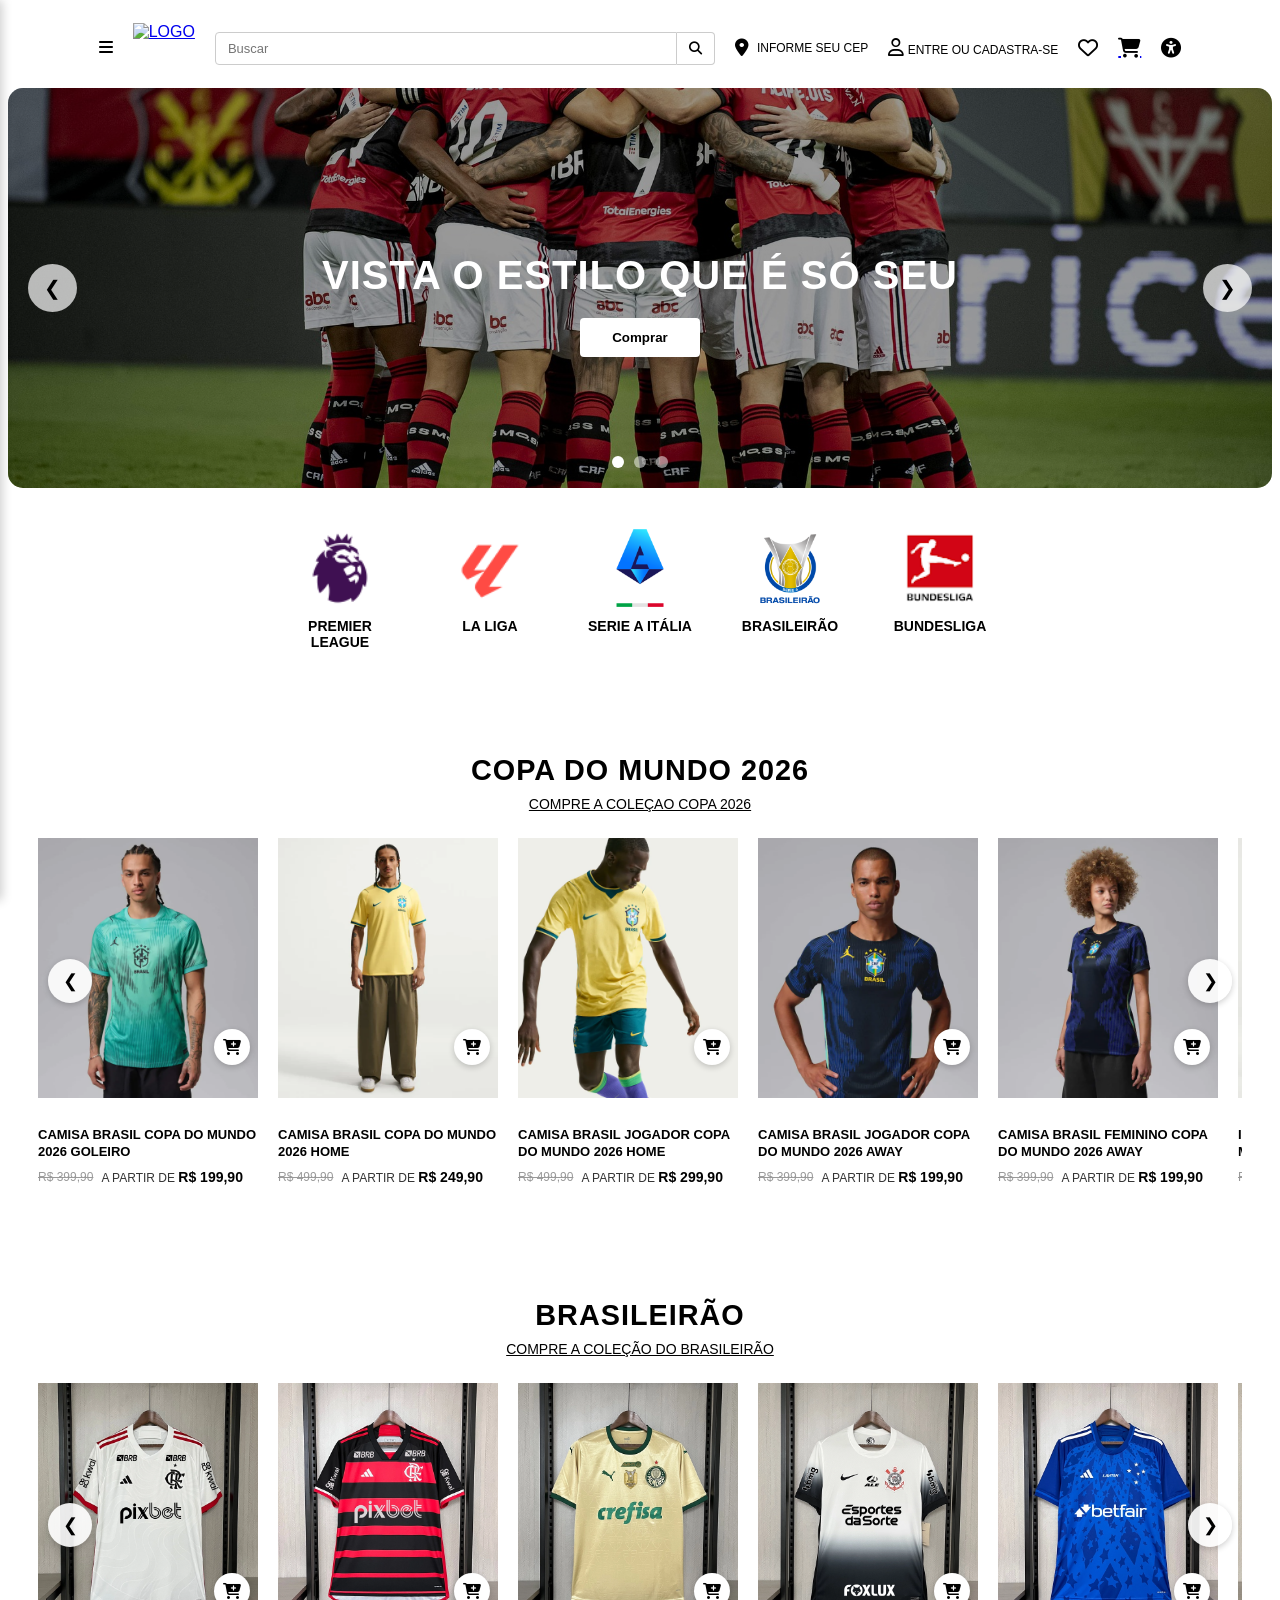
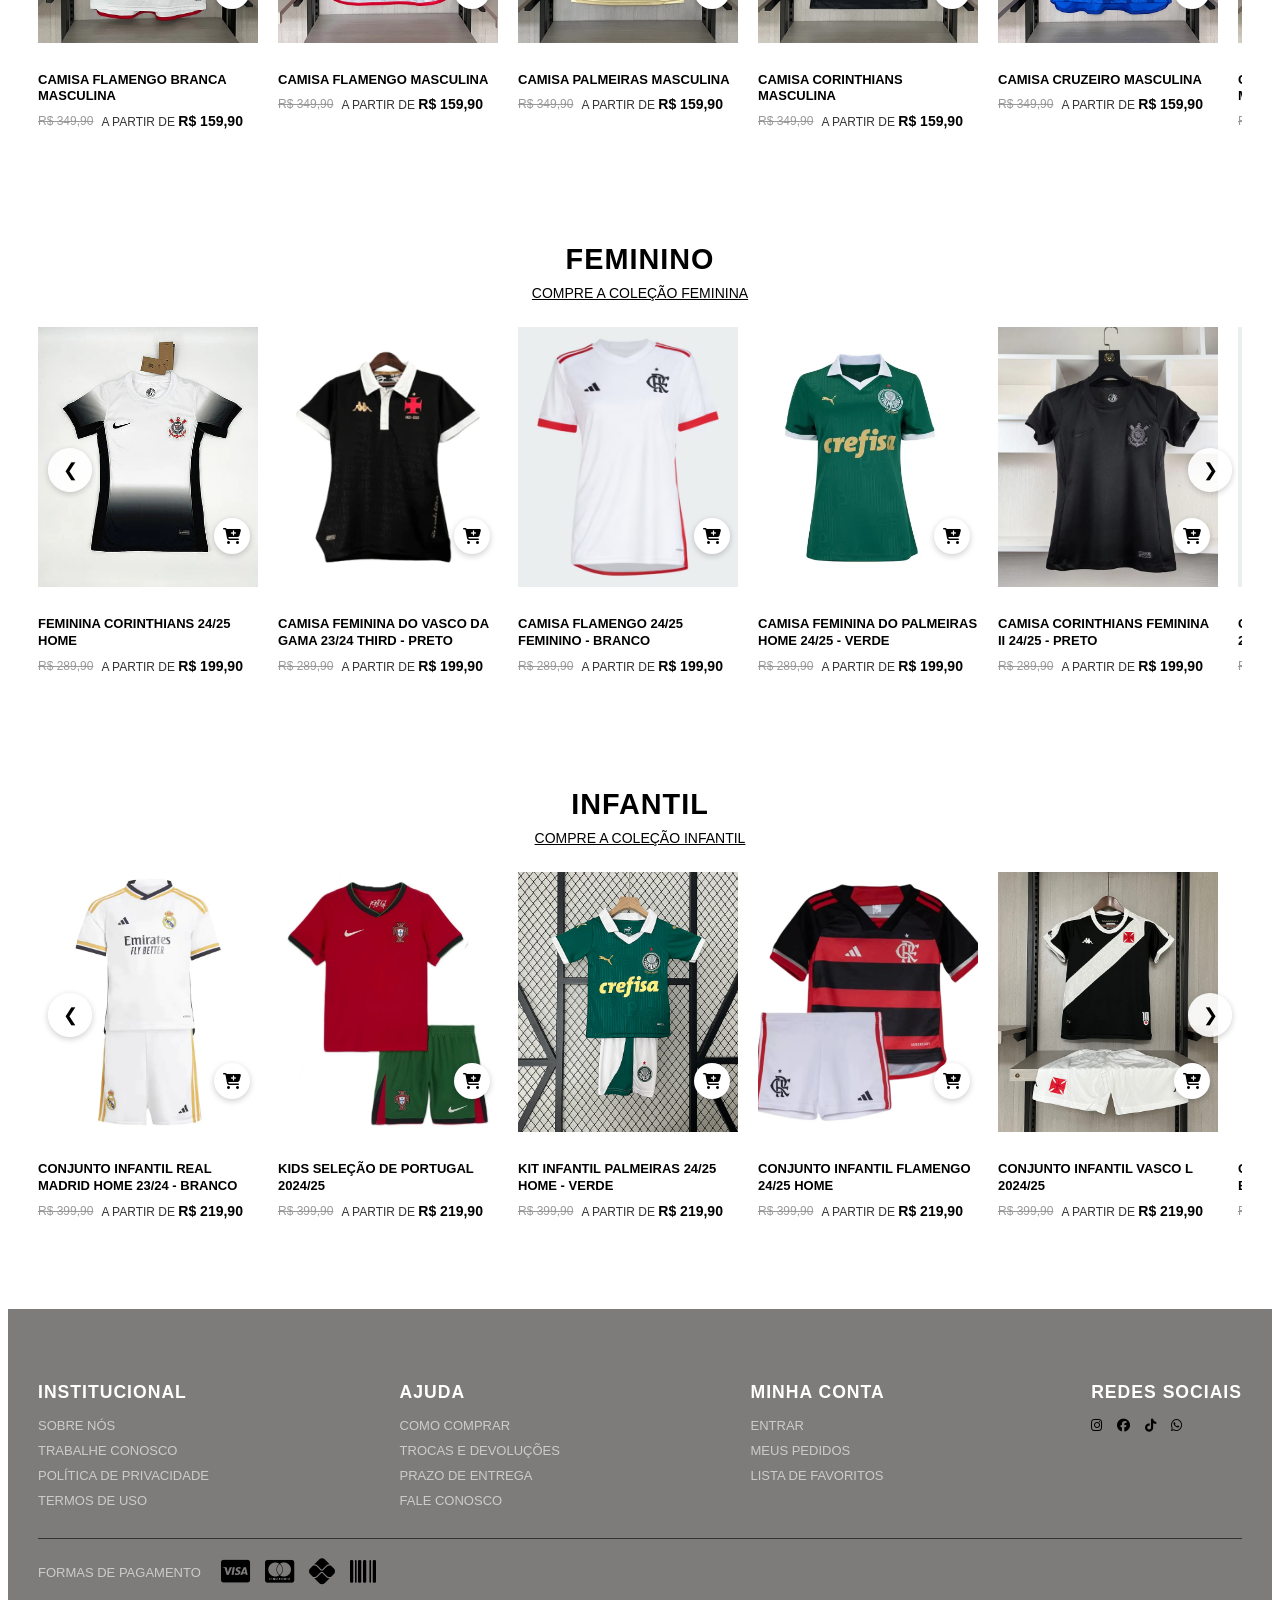
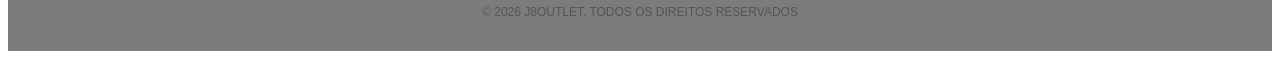
==== commit b7959209: "alterações na pagina de login" ====
--- a/index.html
+++ b/index.html
@@ -37,10 +37,12 @@
         </div>
 
         <div class="conta">
-            <i class="fa-regular fa-user" style="color: rgb(0, 0, 0);"></i>
-            <span>
-                Entre ou cadastra-se
-            </span>
+            <a href="conta.html">
+                <i class="fa-regular fa-user" style="color: rgb(0, 0, 0);"></i>
+                <span>
+                    Entre ou cadastra-se
+                </span>
+            </a>
         </div>
 
         <div class="icones">
@@ -233,7 +235,7 @@
 
                 <div class="rodape-coluna">
                     <h4>Minha conta</h4>
-                    <a href="#">Entrar</a>
+                    <a href="conta.html">Entrar</a>
                     <a href="#">Meus pedidos</a>
                     <a href="#">Lista de favoritos</a>
                 </div>
--- a/style.css
+++ b/style.css
@@ -70,6 +70,16 @@
     cursor: pointer;
 }
 
+.conta {
+    text-decoration: none;
+    color: #000;
+}
+
+.conta a {
+    text-decoration: none;
+    color: #000;
+}
+
 .cep, .conta {
     display: flex;
     align-items: center;
@@ -77,6 +87,7 @@
     font-size: 12px;
     cursor: pointer;
     white-space: nowrap;
+    
 }
 
 .cep i, .conta i {
@@ -616,7 +627,7 @@
 .btn-add-carrinho {
     position: absolute;
     bottom: 120px;
-    right: 4px;
+    right: 8px; 
     width: 36px;
     height: 36px;
     border: none;
@@ -643,7 +654,523 @@
     position: relative;
 }
 
+.produto-card-link {
+    text-decoration: none;
+    color: inherit;
+    display: block;
+}
+
+.produto-detalhe {
+    display: flex;
+    gap: 40px;
+    max-width: 1100px;
+    margin: 0 auto;
+    padding: 40px 30px;
+    align-items: flex-start;
+}
+
+.produto-detalhe-img {
+    width: 50%;
+    max-width: 500px;
+    height: 600px;
+    object-fit: cover;
+    border-radius: 8px;
+    flex-shrink: 0;
+}
+
+.produto-detalhe-info {
+    flex: 1;
+    padding-top: 20px;
+}
+
+.produto-detalhe-nome {
+    font-family: 'Bebas Neue', sans-serif;
+    letter-spacing: 1px;
+    font-size: 1.6rem;
+    margin-bottom: 16px;
+    line-height: 1.2;
+}
+
+.produto-detalhe-preco {
+    display: flex;
+    align-items: center;
+    gap: 12px;
+    margin-bottom: 24px;
+    flex-wrap: wrap;
+}
+
+.produto-detalhe-preco .preco-de {
+    font-size: 14px;
+    color: #999;
+    text-decoration: line-through;
+}
+
+.produto-detalhe-preco .preco-por {
+    font-size: 1.4rem;
+    font-weight: bold;
+    color: #000;
+}
+
+.produto-detalhe-tamanho {
+    margin-bottom: 24px;
+}
+
+.tamanho-label {
+    display: block;
+    font-size: 13px;
+    font-weight: bold;
+    margin-bottom: 10px;
+}
+
+.tamanho-opcoes {
+    display: flex;
+    gap: 8px;
+    flex-wrap: wrap;
+}
+
+.btn-tamanho {
+    min-width: 44px;
+    height: 40px;
+    padding: 0 12px;
+    border: 1px solid #ccc;
+    background: #fff;
+    border-radius: 4px;
+    cursor: pointer;
+    font-size: 13px;
+    font-weight: bold;
+}
+
+.btn-tamanho:hover {
+    border-color: #000;
+}
+
+.btn-tamanho.ativo {
+    background: #000;
+    color: #fff;
+    border-color: #000;
+}
+
+.produto-detalhe-acoes {
+    display: flex;
+    gap: 12px;
+    align-items: stretch;
+}
+
+.quantidade-seletor {
+    display: flex;
+    align-items: center;
+    border: 1px solid #ccc;
+    border-radius: 4px;
+    overflow: hidden;
+}
+
+.quantidade-seletor button {
+    width: 40px;
+    height: 48px;
+    border: none;
+    background: #fff;
+    cursor: pointer;
+    font-size: 18px;
+}
+
+.quantidade-seletor button:hover {
+    background: #f0f0f0;
+}
+
+.quantidade-seletor span {
+    width: 30px;
+    text-align: center;
+    font-weight: bold;
+}
+
+.btn-add-carrinho-detalhe {
+    flex: 1;
+    height: 48px;
+    background: #000;
+    color: #fff;
+    border: none;
+    border-radius: 4px;
+    font-weight: bold;
+    font-size: 14px;
+    letter-spacing: 0.5px;
+    cursor: pointer;
+}
+
+.btn-add-carrinho-detalhe:hover {
+    background: #333;
+}
+
+.produto-detalhe-img {
+    width: 50%;
+    max-width: 500px;
+    height: 600px;
+    object-fit: cover;
+    border-radius: 8px;
+    flex-shrink: 0;
+}
+
+.produto-detalhe-info {
+    flex: 1;
+    padding-top: 20px;
+}
+
+.produto-detalhe-nome {
+    font-family: 'Bebas Neue', sans-serif;
+    letter-spacing: 1px;
+    font-size: 1.8rem;
+    margin-bottom: 20px;
+    line-height: 1.2;
+}
+
+.produto-detalhe-preco {
+    display: flex;
+    flex-direction: column;
+    gap: 4px;
+    margin-bottom: 30px;
+}
+
+.produto-detalhe-preco .preco-de {
+    font-size: 14px;
+    color: #999;
+    text-decoration: line-through;
+}
+
+.produto-detalhe-preco .preco-por {
+    font-size: 1.6rem;
+    font-weight: bold;
+    color: #000;
+}
+
+.btn-add-carrinho-detalhe {
+    padding: 14px 40px;
+    font-size: 15px;
+}
+
+.btn-comprar-agora {
+    width: 100%;
+    height: 52px;
+    background: #000;
+    color: #fff;
+    border: none;
+    border-radius: 4px;
+    font-weight: bold;
+    font-size: 14px;
+    letter-spacing: 0.5px;
+    cursor: pointer;
+    margin-bottom: 12px;
+}
+
+.btn-comprar-agora:hover {
+    background: #333;
+}
+
+.btn-add-carrinho-detalhe {
+    width: 100%;
+    height: 52px;
+    background: #fff;
+    color:#000;
+    border: 1px solid #000;
+    border-radius: 4px;
+    font-weight: bold;
+    font-size: 14px;
+    letter-spacing: 0.5px;
+    cursor: pointer;
+    margin-bottom: 30px;
+}
+
+.btn-add-carrinho-detalhe:hover {
+    background: #f5f5f5;
+}
+
+.produto-frete {
+    margin-top: 10px;
+}
+
+.frete-titulo {
+    font-size: 14px;
+    font-weight: bold;
+    margin-bottom: 14px;
+    text-transform: none;
+}
+
+.frete-opcoes {
+    display: flex;
+    gap: 15px;
+    margin-bottom: 15px;
+}
+
+.frete-opcao {
+    flex: 1;
+    display: flex;
+    flex-direction: column;
+    align-items: center;
+    justify-content: center;
+    gap: 8px;
+    padding: 18px 10px;
+    border: 1px solid #ccc;
+    border-radius: 6px;
+    background: #fff;
+    cursor: pointer;
+    font-family: inherit;
+    text-align: center;
+    appearance: none;
+    box-sizing: border-box;
+    outline: none;
+}
+
+.frete-opcao i {
+    font-size: 20px;
+}
+
+.frete-opcao span {
+    font-size: 12px;
+    font-weight: bold;
+    text-transform: none;
+}
+
+.frete-opcao.ativa {
+    border: 2px solid #000;
+}
+
+.frete-cep {
+    display: flex;
+    height: 44px;
+    border: 1px solid #ccc;
+    border-radius: 4px;
+    overflow: hidden;
+}
+
+.frete-cep input {
+    flex: 1;
+    border: none;
+    padding: 0 15px;
+    font-size: 13px;
+    background: #fff;
+    text-transform: none;
+    font-family: inherit;
+}
+
+.frete-cep input::placeholder {
+    text-transform: none;
+    color: #999;
+}
+
+.frete-cep button {
+    border: none;
+    border-left: 1px solid #ccc;
+    background: #000;
+    color: #fff;
+    padding: 0 22px;
+    font-weight: bold;
+    font-size: 13px;
+    letter-spacing: 0.5px;
+    cursor: pointer;
+}
+
+.frete-cep button:hover {
+    background: #333;
+}
+
+.frete-nao-sei {
+    display: block;
+    text-align: right;
+    margin-top: 10px;
+    font-size: 12px;
+    color: #000;
+    text-decoration: underline;
+    text-transform: none;
+}
+
+.conta-pagina {
+    display: flex;
+    justify-content: center;
+    padding: 60px 20px;
+    min-height: 60vh;
+}
+
+.conta-caixa {
+    width: 100%;
+    max-width: 460px;
+    background: #fff;
+    border-radius: 12px;
+    box-shadow: 0 4px 24px rgba(0, 0, 0, 0.08);
+    padding: 40px;
+    box-sizing: border-box;
+}
+
+.conta-abas {
+    display: flex;
+    border-bottom: 1px solid #eee;
+    margin-bottom: 30px;
+}
+
+.conta-aba {
+    flex: 1;
+    border: none;
+    background: none;
+    padding: 0 0 16px;
+    font-size: 16px;
+    font-weight: bold;
+    letter-spacing: 0.5px;
+    color: #999;
+    cursor: pointer;
+    border-bottom: 2px solid transparent;
+    margin-bottom: -1px;
+}
+
+.conta-aba.ativa {
+    color: #000;
+    border-bottom: 2px solid #000;
+}
+
+.conta-form {
+    display: flex;
+    flex-direction: column;
+}
+
+.conta-form label {
+    font-size: 12px;
+    font-weight: bold;
+    margin-bottom: 6px;
+    margin-top: 16px;
+}
+
+.conta-form label:first-of-type {
+    margin-top: 0;
+}
+
+.conta-form input {
+    height: 46px;
+    border: 1px solid #ccc;
+    border-radius: 6px;
+    padding: 0 14px;
+    font-size: 14px;
+    font-family: inherit;
+    text-transform: none;
+    box-sizing: border-box;
+}
+
+.conta-form input::placeholder {
+    text-transform: none;
+    color: #aaa;
+}
+
+.conta-form input:focus {
+    outline: none;
+    border-color: #000;
+}
+
+.conta-erro {
+    color: #c00;
+    font-size: 12px;
+    font-weight: bold;
+    text-transform: none;
+    margin: 10px 0 0;
+    min-height: 14px;
+}
+
+.btn-conta-enviar {
+    height: 50px;
+    background: #000;
+    color: #fff;
+    border: none;
+    border-radius: 6px;
+    font-weight: bold;
+    font-size: 14px;
+    letter-spacing: 0.5px;
+    cursor: pointer;
+    margin-top: 24px;
+}
+
+.btn-conta-enviar:hover {
+    background: #333;
+}
+
+.conta-titulo {
+    font-family: 'Bebas Neue', sans-serif;
+    letter-spacing: 1px;
+    font-size: 1.8rem;
+    text-align: center;
+    margin-bottom: 10px;
+}
+
+.conta-subtitulo {
+    text-align: center;
+    font-size: 13px;
+    color: #666;
+    text-transform: none;
+    margin-bottom: 30px;
+}
+
+.btn-conta-sair {
+    width: 100%;
+    height: 50px;
+    background: #fff;
+    color: #000;
+    border: 1px solid #000;
+    border-radius: 6px;
+    font-weight: bold;
+    font-size: 14px;
+    letter-spacing: 0.5px;
+    cursor: pointer;
+}
+
+.btn-conta-sair:hover {
+    background: #f5f5f5;
+}
+
+.campo-senha {
+    position: relative;
+    display: flex;
+}
+
+.campo-senha input {
+    width: 100%;
+    padding-right: 42px;
+}
+
+.toggle-senha {
+    position: absolute;
+    right: 14px;
+    top: 50%;
+    transform: translateY(-50%);
+    color: #999;
+    cursor: pointer;
+    font-size: 15px;
+}
+
+.toggle-senha:hover {
+    color: #000;
+}
+
+.toggle-senha.ativo {
+    color: #000;
+}
+
+.link-esqueci-senha {
+    display: block;
+    text-align: right;
+    font-size: 12px;
+    color: #000;
+    text-decoration: underline;
+    text-transform: none;
+    margin-top: 8px;
+}
+
+.link-esqueci-senha:hover {
+    color: #666;
+}
+
+
 @media (max-width: 768px){
+     .conta-pagina {
+        padding: 30px 15px;
+    }
+
+    .conta-caixa {
+        padding: 25px;
+    }
+
     .cep , .conta {
         gap: 0;
     }
@@ -752,6 +1279,29 @@
         gap: 15px;
         align-items: flex-start;
      }
+
+     .produto-detalhe {
+        flex-direction: column;
+        padding: 20px 15px;
+        gap: 20px;
+     }
+     .produto-detalhe-img {
+        width: 100%;
+        max-width: 100%;
+        height: 350px;
+     }
+     .produto-detalhe-nome {
+        font-size: 1.2rem;
+     }
+     .produto-detalhe-preco .preco-por {
+        font-size: 1.2rem;
+     }
+     .produto-detalhe-acoes {
+        flex-direction: column;
+     }
+     .btn-add-carrinho-detalhe {
+        width: 100%;
+     }
  }
 
 
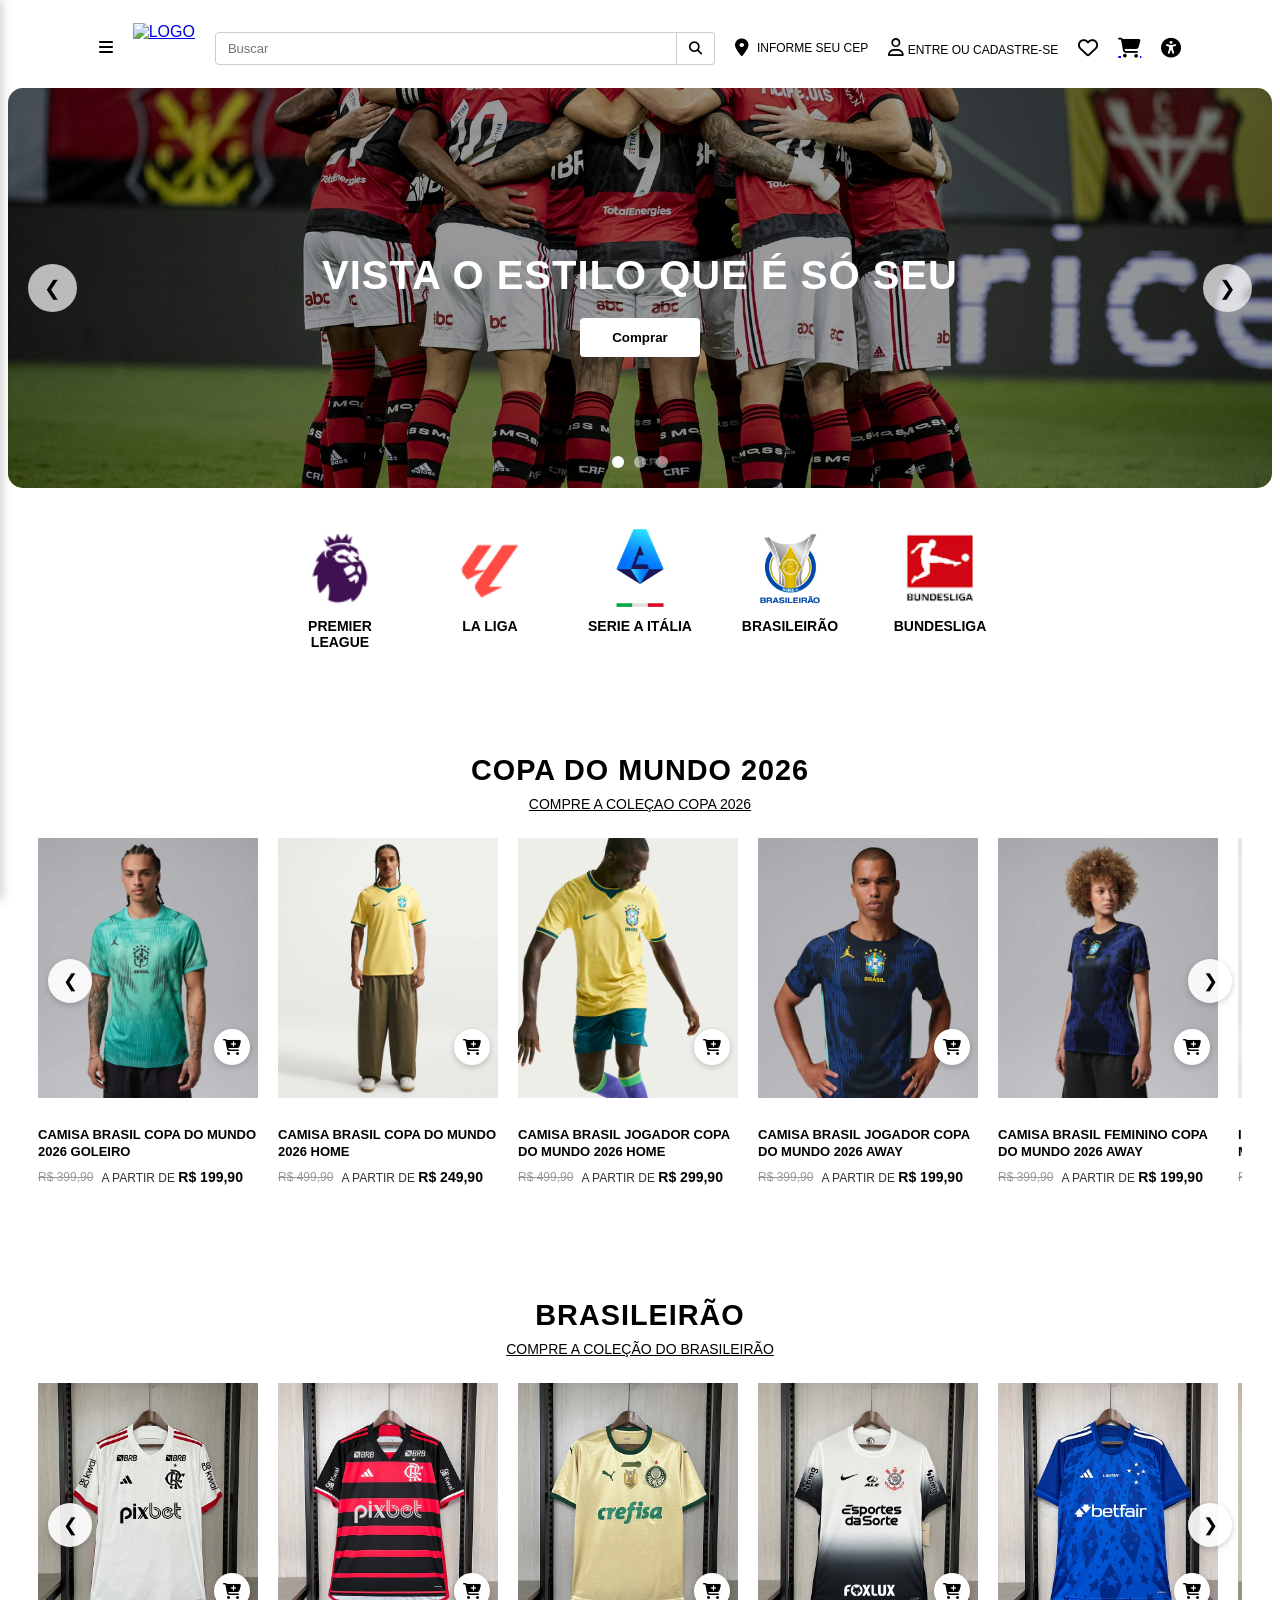
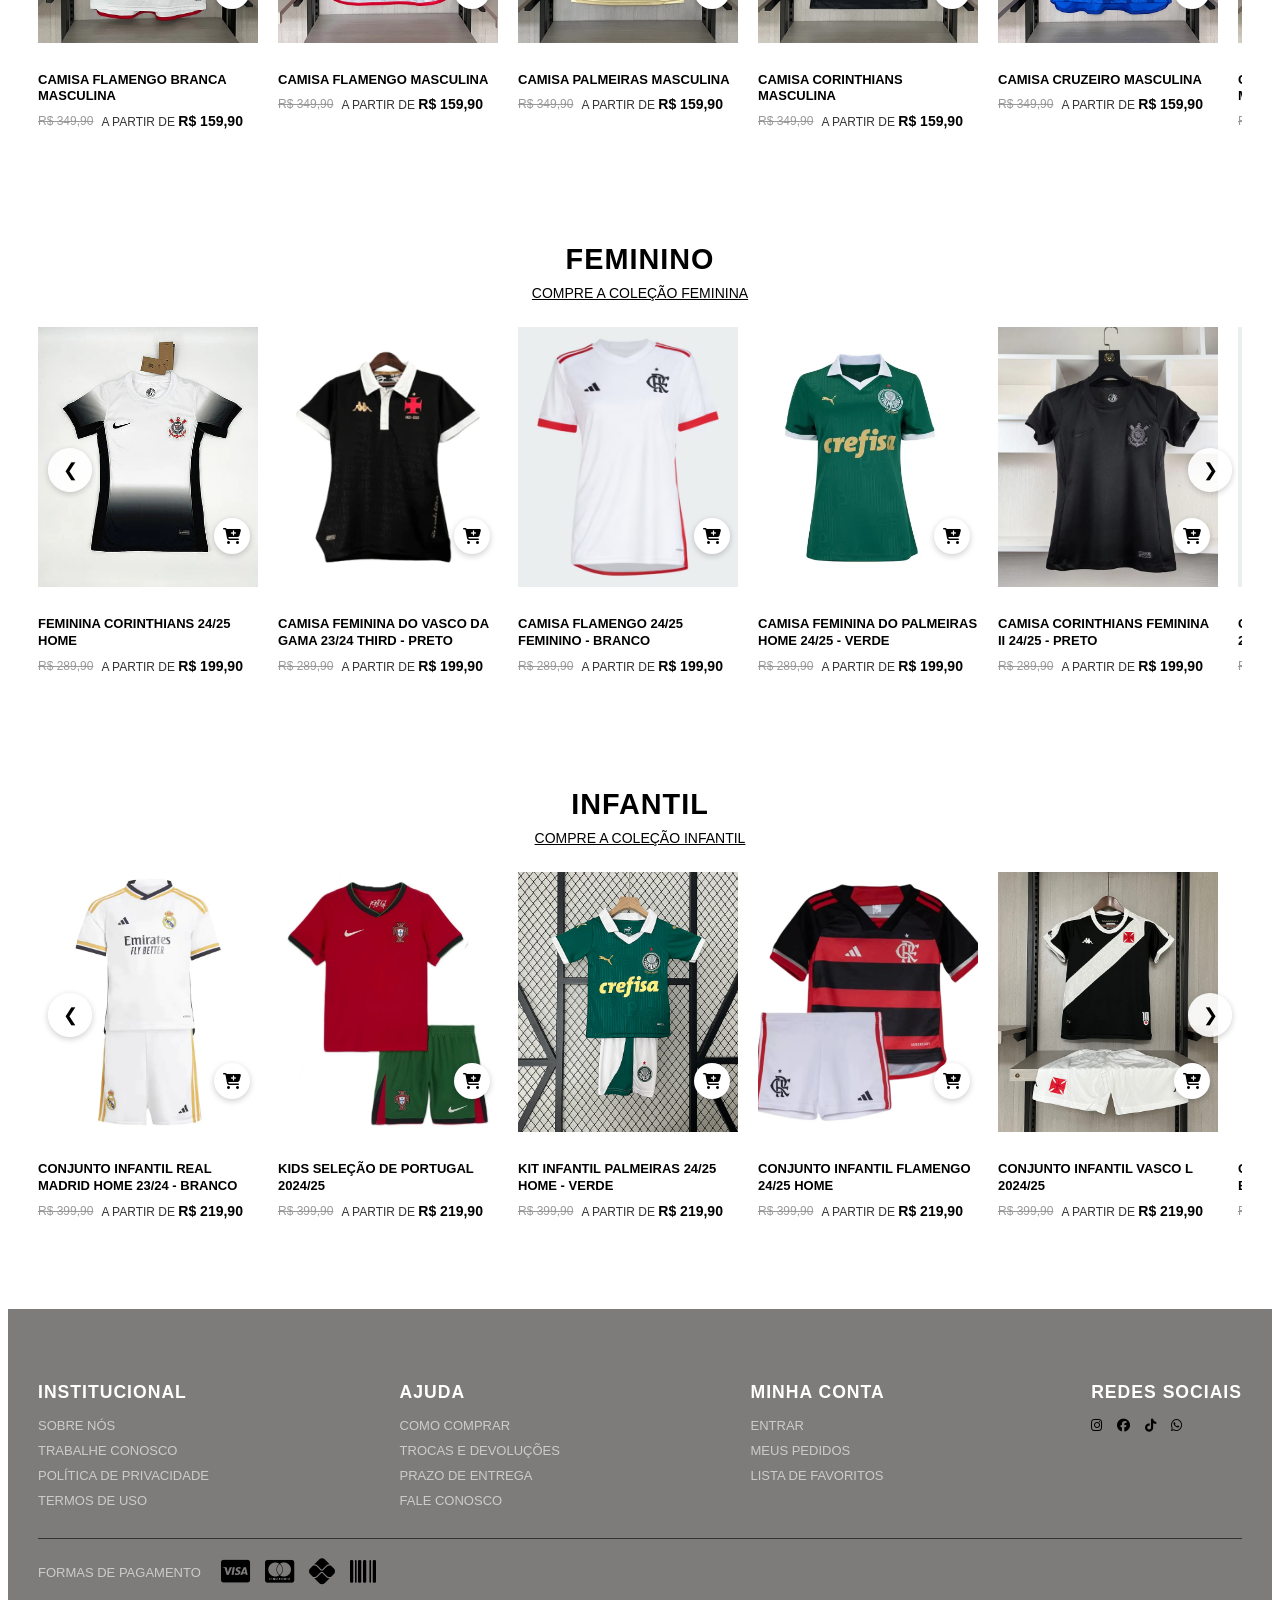
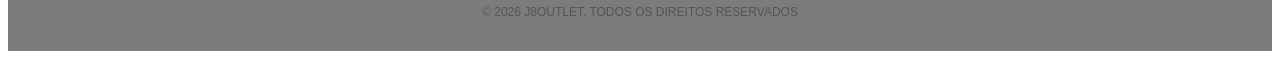
==== commit 576cc803: "fazendo reparos na pagina de carrinho e pedidos" ====
--- a/index.html
+++ b/index.html
@@ -39,8 +39,8 @@
         <div class="conta">
             <a href="conta.html">
                 <i class="fa-regular fa-user" style="color: rgb(0, 0, 0);"></i>
-                <span>
-                    Entre ou cadastra-se
+                <span id="contaHeaderTexto">
+                    Entre ou cadastre-se
                 </span>
             </a>
         </div>
@@ -236,7 +236,7 @@
                 <div class="rodape-coluna">
                     <h4>Minha conta</h4>
                     <a href="conta.html">Entrar</a>
-                    <a href="#">Meus pedidos</a>
+                    <a href="pedidos.html">Meus pedidos</a>
                     <a href="#">Lista de favoritos</a>
                 </div>
 
--- a/style.css
+++ b/style.css
@@ -1161,6 +1161,127 @@
     color: #666;
 }
 
+.conta-caixa-larga { 
+    max-width: 600px;
+}
+
+.conta-menu-abas {
+    display: flex;
+    gap: 25px;
+    border-bottom: 1px solid #eee;
+    margin-bottom: 30px;
+    padding-bottom: 16px;
+}
+
+.conta-menu-item {
+    text-decoration: none;
+    color: #999;
+    font-size: 14px;
+    font-weight: bold;
+    letter-spacing: 0.5px;
+}
+
+.conta-menu-item:hover {
+    color: #000;
+}
+
+.conta-menu-item.ativo {
+    color: #000;
+}
+
+.conta-titulo-esquerda {
+    text-align: left;
+    margin-bottom: 24px;
+}
+
+.conta-sucesso {
+    color: #1a7d1a;
+    font-size: 12px;
+    font-weight: bold;
+    text-transform: none;
+    margin: 10px 0 0;
+    min-height: 14px;
+}
+
+.conta-atalhos {
+    display: flex;
+    gap: 15px;
+    margin-bottom: 20px;
+}
+
+.conta-atalho {
+    flex: 1;
+    display: flex;
+    flex-direction: column;
+    align-items: center;
+    gap: 8px;
+    padding: 18px 10px;
+    border: 1px solid #ccc;
+    border-radius: 6px;
+    text-decoration: none;
+    color: #000;
+}
+
+.conta-atalho:hover {
+    border-color: #000;
+    background: #f9f9f9;
+}
+
+.conta-atalho i {
+    font-size: 20px;
+}
+
+.conta-atalho span {
+    font-size: 12px;
+    font-weight: bold;
+}
+
+.modal-overlay {
+    display: none;
+    position: fixed;
+    inset: 0;
+    background: rgba(0, 0, 0, 0.6);
+    justify-content: center;
+    align-items: center;
+    z-index: 1000;
+}
+
+.modal-overlay.ativo {
+    display: flex;
+}
+
+.modal-pedido {
+    background: #fff;
+    width: 90%;
+    max-width: 480px;
+    max-height: 90vh;
+    overflow-y: auto;
+    padding: 24px;
+    border-radius: 8px;
+    position: relative;
+}
+
+.modal-fechar {
+    position: absolute;
+    top: 10px;
+    right: 14px;
+    background: none;
+    border: none;
+    font-size: 28px;
+    cursor: pointer;
+}
+
+.pedido-clicavel {
+    cursor: pointer;
+}
+
+.modal-pedido-img {
+    display: block;
+    width: 100%;
+    max-width: 200px;
+    margin: 0 auto 12px;
+}
+
 
 @media (max-width: 768px){
      .conta-pagina {
@@ -1187,6 +1308,9 @@
      .conta i.fa-user {
         display: none;
      }
+     .conta i.fa-user {
+    display: inline-block;
+}
      .cabecalho {
         gap: 10px;
         padding: 8px 6px;
